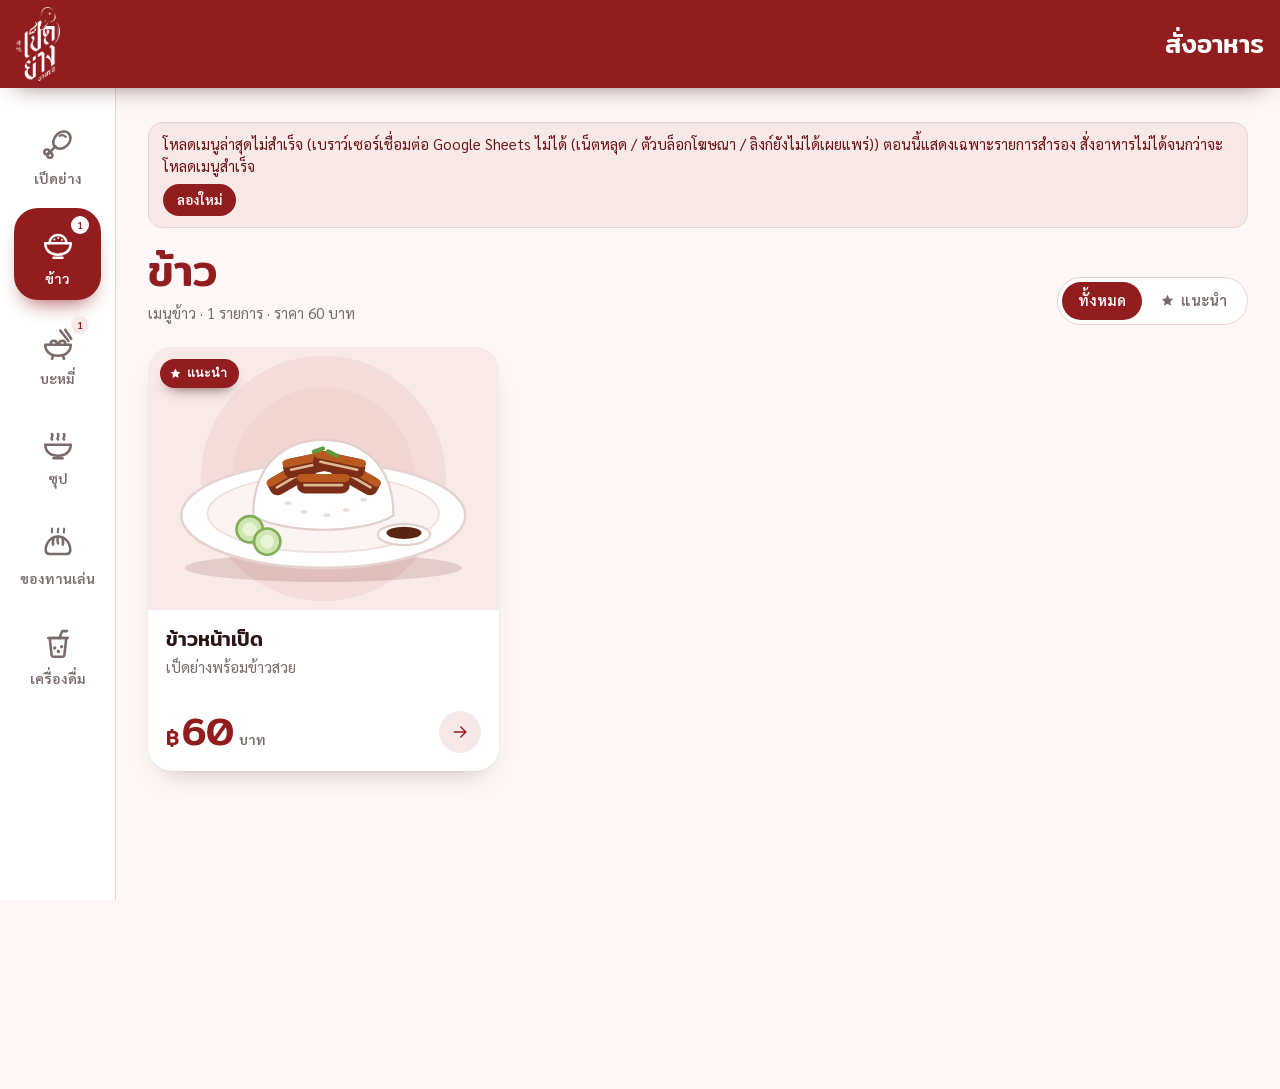
==== index.html @ ef22b998 "Replace with new duck menu web project" ====
<!doctype html>
<html lang="th">
<head>
  <meta charset="utf-8">
  <meta name="viewport" content="width=device-width, initial-scale=1, viewport-fit=cover">
  <meta name="theme-color" content="#911D1F">
  <title>สั่งอาหาร เป็ดย่างบางกะปิ</title>
  <link rel="preconnect" href="https://fonts.googleapis.com">
  <link rel="preconnect" href="https://fonts.gstatic.com" crossorigin>
  <link href="https://fonts.googleapis.com/css2?family=Mitr:wght@400;500;600&family=Sarabun:wght@400;500;600;700&display=swap" rel="stylesheet">
  <link rel="stylesheet" href="css/base.css">
  <link rel="stylesheet" href="css/customer-menu.css">
  <link rel="stylesheet" href="css/customer-detail.css">
  <link rel="stylesheet" href="css/customer-cart.css">
</head>
<body>

  <header class="topbar">
    <div class="topbar-in">
      <button class="brand" id="brand" type="button" aria-label="เป็ดย่างบางกะปิ">
        <img class="logo" src="logo/logo.png" alt="เป็ดย่างบางกะปิ"
             onerror="this.closest('.brand').classList.add('no-logo')">
        <span class="brand-fallback">เป็ดย่างบางกะปิ</span>
      </button>
      <div class="topbar-title">
        <span class="t1">สั่งอาหาร</span>
      </div>
    </div>
  </header>

  <div class="shell">
    <nav class="rail" id="rail" aria-label="หมวดหมู่เมนู">
      <div class="rail-in" id="railIn">
        <span class="indicator" id="indicator" aria-hidden="true"></span>
      </div>
    </nav>

    <main class="main" id="main">
      <div class="wrap">
        <div class="notice" id="notice" role="status" hidden></div>
        <section class="head" id="head" aria-live="polite"></section>
        <div id="gridWrap"></div>
      </div>
    </main>
  </div>

  <!-- popup รายละเอียดเมนู + ตัวเลือก (js/customer/item-detail.js) -->
  <dialog class="detail" id="detail" aria-labelledby="dName"></dialog>

  <!-- หน้าต่างออเดอร์ (js/customer/cart-sheet.js) -->
  <dialog class="sheet" id="cartSheet" aria-labelledby="cartTitle"></dialog>

  <!-- หน้าเสร็จสิ้น (js/customer/order-done.js) -->
  <div class="done-view" id="doneView" role="dialog" aria-modal="true" aria-labelledby="doneTitle" hidden></div>

  <div class="burst-layer" id="burst" aria-hidden="true"></div>

  <script>
    /* หน้านี้ใช้ ES modules ซึ่งเปิดจากไฟล์ตรง ๆ (file://) ไม่ได้ ให้เปิดผ่านเซิร์ฟเวอร์ เช่น Live Server ใน VS Code หรือ GitHub Pages */
    if (location.protocol === 'file:') {
      addEventListener('DOMContentLoaded', function () {
        document.getElementById('notice').hidden = false;
        document.getElementById('notice').textContent =
          'เปิดไฟล์ตรง ๆ ไม่ได้ กรุณาเปิดผ่าน Live Server (VS Code) หรือ GitHub Pages';
      });
    }
  </script>
  <script type="module" src="js/customer/main.js"></script>
</body>
</html>
---- css/base.css ----
/* =========================================================
   เมนู เป็ดย่างบางกะปิ — css/base.css
   ตัวแปรสี / reset / แถบหัว / แจ้งเตือน / keyframes  (ใช้ร่วมกันทั้งหน้าลูกค้าและหน้าแม่ค้า)
   ธีม: แดง #911D1F และขาว
   ========================================================= */

:root {
  --red: #911D1F;
  --red-deep: #6C1315;
  --red-soft: #F7E9E7;
  --red-line: #EBD3D0;
  --ink: #2B1415;
  --muted: #7A6A6A;
  --paper: #FFFFFF;
  --wash: #FDF8F7;

  --font-display: 'Mitr', 'Noto Sans Thai', 'Sarabun', system-ui, sans-serif;
  --font-body: 'Sarabun', 'Noto Sans Thai', system-ui, sans-serif;

  --header-h: 76px;
  --rail-w: 80px;
  --ease-out: cubic-bezier(.2, .8, .2, 1);
  --ease-spring: cubic-bezier(.34, 1.56, .64, 1);

  --shadow-card: 0 1px 2px rgba(60, 10, 12, .06), 0 14px 30px -16px rgba(60, 10, 12, .28);
  --shadow-card-hover: 0 2px 4px rgba(60, 10, 12, .08), 0 26px 44px -18px rgba(60, 10, 12, .38);
}

@media (min-width: 900px) {
  :root { --header-h: 88px; --rail-w: 116px; }
}

*, *::before, *::after { box-sizing: border-box; }

html { -webkit-text-size-adjust: 100%; }
html.lock { overflow: hidden; }

body {
  margin: 0;
  background: var(--wash);
  color: var(--ink);
  font: 400 16px/1.5 var(--font-body);
  -webkit-font-smoothing: antialiased;
}

button { font: inherit; color: inherit; }
img { max-width: 100%; }
[hidden] { display: none !important; }

:focus-visible { outline: 3px solid var(--red); outline-offset: 3px; }
.topbar :focus-visible { outline-color: #fff; }

/* ---------- Top bar ---------- */
.topbar {
  position: sticky;
  top: 0;
  z-index: 40;
  background: var(--red);
  color: #fff;
  padding-top: env(safe-area-inset-top, 0px);
  box-shadow: 0 12px 24px -16px rgba(60, 10, 12, .65);
}

.topbar-in {
  height: var(--header-h);
  display: flex;
  align-items: center;
  justify-content: space-between;
  gap: 16px;
  padding-left: max(16px, env(safe-area-inset-left, 0px));
  padding-right: max(16px, env(safe-area-inset-right, 0px));
}

.brand {
  all: unset;
  box-sizing: border-box;
  display: flex;
  align-items: center;
  height: 100%;
  cursor: pointer;
  -webkit-tap-highlight-color: transparent;
}

.logo {
  display: block;
  height: calc(var(--header-h) - 14px);
  width: auto;
  transform-origin: 50% 90%;
}

.brand.wiggle .logo { animation: wiggle .7s var(--ease-out); }

.brand-fallback {
  display: none;
  font: 500 22px/1 var(--font-display);
}
.brand.no-logo .logo { display: none; }
.brand.no-logo .brand-fallback { display: block; }

.topbar-title { text-align: right; line-height: 1.15; }
.topbar-title .t1 { display: block; font: 500 20px/1.15 var(--font-display); }
.topbar-title .t2 { display: block; font-size: 13px; opacity: .8; margin-top: 3px; }

@media (min-width: 900px) {
  .topbar-title .t1 { font-size: 26px; }
  .topbar-title .t2 { font-size: 14px; }
}


/* ---------- Notice ---------- */
.notice {
  display: flex;
  flex-wrap: wrap;
  align-items: center;
  gap: 6px 12px;
  margin-bottom: 18px;
  padding: 11px 14px;
  border-radius: 14px;
  background: var(--red-soft);
  border: 1px solid var(--red-line);
  color: var(--red-deep);
  font-size: 14.5px;
}
.notice button {
  appearance: none;
  border: 0;
  background: var(--red);
  color: #fff;
  padding: 6px 14px;
  border-radius: 999px;
  font-weight: 600;
  font-size: 13.5px;
  cursor: pointer;
}

/* ---------- Confetti ---------- */
.burst-layer { position: fixed; inset: 0; pointer-events: none; z-index: 200; overflow: hidden; }
.confetti {
  position: absolute;
  left: 0;
  top: 0;
  width: var(--s, 9px);
  height: var(--s, 9px);
  border-radius: var(--r, 50%);
  background: var(--c);
  box-shadow: 0 0 0 1px rgba(145, 29, 31, .2);
  animation: fling .95s cubic-bezier(.12, .7, .3, 1) forwards;
}

/* ---------- Keyframes ---------- */
@keyframes rise { from { opacity: 0; transform: translateY(26px) scale(.97); } to { opacity: 1; transform: none; } }
@keyframes slidein { from { opacity: 0; transform: translateX(-18px); } to { opacity: 1; transform: none; } }
@keyframes fadein { from { opacity: 0; } to { opacity: 1; } }
@keyframes iconpop { 0% { transform: scale(.6) rotate(-14deg); } 60% { transform: scale(1.22) rotate(6deg); } 100% { transform: scale(1) rotate(0); } }
@keyframes wiggle { 0%, 100% { transform: rotate(0); } 15% { transform: rotate(-10deg) scale(1.06); } 35% { transform: rotate(8deg); } 55% { transform: rotate(-6deg); } 75% { transform: rotate(3deg); } }
@keyframes roll { from { transform: rotate(0); } to { transform: rotate(360deg); } }
@keyframes shimmer { to { background-position: -200% 0; } }
@keyframes picked { 0% { transform: scale(1); } 40% { transform: scale(1.06) rotate(-1.5deg); } 70% { transform: scale(.98) rotate(1deg); } 100% { transform: scale(1); } }
@keyframes sheetup { from { opacity: 0; transform: translateY(60px) scale(.98); } to { opacity: 1; transform: none; } }
@keyframes sheetdown { to { opacity: 0; transform: translateY(40px) scale(.98); } }
@keyframes fromright { from { opacity: 0; transform: translateX(34px); } to { opacity: 1; transform: none; } }
@keyframes fromleft { from { opacity: 0; transform: translateX(-34px); } to { opacity: 1; transform: none; } }
@keyframes fling {
  0% { transform: translate(var(--x), var(--y)) scale(.3) rotate(0); opacity: 1; }
  70% { opacity: 1; }
  100% { transform: translate(calc(var(--x) + var(--dx)), calc(var(--y) + var(--dy) + 70px)) scale(1) rotate(var(--rot)); opacity: 0; }
}

@media (prefers-reduced-motion: reduce) {
  *, *::before, *::after {
    animation-duration: .01ms !important;
    animation-iteration-count: 1 !important;
    transition-duration: .01ms !important;
    scroll-behavior: auto !important;
  }
}
/* ---------- Toast ---------- */
.toast {
  position: fixed;
  left: 50%;
  bottom: calc(26px + env(safe-area-inset-bottom, 0px));
  z-index: 300;
  max-width: min(92vw, 420px);
  padding: 10px 18px;
  border-radius: 999px;
  background: var(--ink);
  color: #fff;
  font-weight: 600;
  font-size: 14.5px;
  text-align: center;
  opacity: 0;
  pointer-events: none;
  transform: translate(-50%, 18px);
  transition: opacity .25s, transform .35s var(--ease-spring);
}
.toast.show { opacity: 1; transform: translate(-50%, 0); }

/* ---------- ตัวปรับจำนวน (+ / −) ---------- */
.qty {
  display: inline-flex;
  align-items: center;
  gap: 4px;
  padding: 4px;
  border-radius: 999px;
  background: var(--red-soft);
  color: var(--red);
}
.qty button {
  appearance: none;
  width: 38px;
  height: 38px;
  border: 0;
  border-radius: 50%;
  background: #fff;
  color: var(--red);
  display: grid;
  place-items: center;
  cursor: pointer;
  box-shadow: 0 4px 10px -6px rgba(60, 10, 12, .5);
  transition: transform .25s var(--ease-spring), background .2s, color .2s;
}
.qty button svg { width: 18px; height: 18px; stroke-width: 2.4; }
.qty button:hover:not(:disabled) { background: var(--red); color: #fff; transform: scale(1.08); }
.qty button:disabled { opacity: .35; cursor: default; box-shadow: none; }
.qty > span { min-width: 34px; text-align: center; font: 600 18px var(--font-display); color: var(--ink); font-variant-numeric: tabular-nums; }
.qty.sm button { width: 30px; height: 30px; }
.qty.sm button svg { width: 15px; height: 15px; }
.qty.sm > span { min-width: 26px; font-size: 16px; }

/* ---------- ปุ่มทั่วไป ---------- */
.ghost-btn {
  appearance: none;
  border: 2px solid var(--red);
  background: #fff;
  color: var(--red);
  padding: 9px 20px;
  border-radius: 999px;
  font-weight: 700;
  font-size: 15px;
  cursor: pointer;
  transition: background .2s, color .2s;
}
.ghost-btn:hover { background: var(--red); color: #fff; }
---- css/customer-menu.css ----
/* =========================================================
   css/customer-menu.css — หน้าเมนูฝั่งลูกค้า
   แถบหมวดหมู่ซ้าย + หัวข้อ + การ์ดเมนู
   ========================================================= */

/* ---------- Shell ---------- */
.shell {
  display: grid;
  grid-template-columns: var(--rail-w) minmax(0, 1fr);
  align-items: start;
  padding-left: env(safe-area-inset-left, 0px);
}

/* ---------- Category rail ---------- */
.rail {
  position: sticky;
  top: calc(var(--header-h) + env(safe-area-inset-top, 0px));
  height: calc(100dvh - var(--header-h) - env(safe-area-inset-top, 0px));
  overflow-y: auto;
  overscroll-behavior: contain;
  scrollbar-width: none;
  background: var(--paper);
  border-right: 1px solid var(--red-line);
  z-index: 20;
}
.rail::-webkit-scrollbar { display: none; }

.rail-in {
  position: relative;
  display: flex;
  flex-direction: column;
  gap: 6px;
  padding: 14px 8px calc(24px + env(safe-area-inset-bottom, 0px));
}

.indicator {
  position: absolute;
  left: 8px;
  right: 8px;
  top: 0;
  height: 0;
  border-radius: 20px;
  background: var(--red);
  box-shadow: 0 12px 20px -10px rgba(145, 29, 31, .75);
  transform: translateY(0);
  opacity: 0;
  z-index: 0;
}
.indicator.ready {
  opacity: 1;
  transition: transform .5s var(--ease-spring), height .4s var(--ease-out);
}

.cat {
  position: relative;
  z-index: 1;
  appearance: none;
  border: 0;
  background: none;
  display: flex;
  flex-direction: column;
  align-items: center;
  gap: 6px;
  padding: 14px 2px 11px;
  border-radius: 20px;
  color: var(--muted);
  cursor: pointer;
  -webkit-tap-highlight-color: transparent;
  transition: color .25s;
}

.cat svg {
  width: 30px;
  height: 30px;
  transition: transform .35s var(--ease-spring);
}

.cat .lbl {
  font-size: 11px;
  line-height: 1.15;
  font-weight: 600;
  text-align: center;
}

.cat .count {
  position: absolute;
  top: 5px;
  right: 7px;
  min-width: 18px;
  height: 18px;
  padding: 0 5px;
  border-radius: 9px;
  background: var(--red-soft);
  color: var(--red);
  font: 600 10.5px/18px var(--font-body);
  text-align: center;
  font-variant-numeric: tabular-nums;
  transition: background .25s, color .25s;
}

.cat:hover svg { transform: translateY(-2px) scale(1.1); }
.cat:hover { color: var(--red); }

.cat[aria-current="true"] { color: #fff; }
.cat[aria-current="true"] .count { background: #fff; color: var(--red); }
.cat.pop svg { animation: iconpop .55s var(--ease-spring); }

@media (min-width: 900px) {
  .rail-in { padding: 20px 14px 32px; gap: 8px; }
  .indicator { left: 14px; right: 14px; border-radius: 24px; }
  .cat { padding: 18px 4px 14px; gap: 8px; }
  .cat svg { width: 36px; height: 36px; }
  .cat .lbl { font-size: 14px; }
  .cat .count { top: 8px; right: 12px; }
}

/* ---------- Main ---------- */
.main {
  min-width: 0;
  min-height: calc(100dvh - var(--header-h));
  padding-top: 22px;
  padding-left: 16px;
  padding-right: max(16px, env(safe-area-inset-right, 0px));
  padding-bottom: calc(56px + env(safe-area-inset-bottom, 0px));
}
.wrap { max-width: 1180px; margin: 0 auto; }

@media (min-width: 900px) {
  .main { padding-top: 34px; padding-left: 32px; padding-right: max(32px, env(safe-area-inset-right, 0px)); }
}

/* ---------- Heading + tools ---------- */
.head {
  display: flex;
  flex-wrap: wrap;
  align-items: flex-end;
  justify-content: space-between;
  gap: 14px 16px;
  margin-bottom: 22px;
}
.head.swap .head-text { animation: slidein .5s var(--ease-out); }

.head h1 {
  margin: 0;
  font: 500 clamp(30px, 5vw, 44px)/1.1 var(--font-display);
  color: var(--red);
  text-wrap: balance;
}
.head .sub {
  margin: 8px 0 0;
  color: var(--muted);
  font-size: 15px;
  font-variant-numeric: tabular-nums;
}

.tools { display: flex; flex-wrap: wrap; align-items: center; gap: 10px; }

.chips {
  display: inline-flex;
  padding: 4px;
  gap: 2px;
  background: var(--paper);
  border: 1px solid var(--red-line);
  border-radius: 999px;
}
.chip {
  appearance: none;
  border: 0;
  background: none;
  padding: 8px 16px;
  border-radius: 999px;
  font-weight: 600;
  font-size: 14.5px;
  color: var(--muted);
  cursor: pointer;
  display: inline-flex;
  align-items: center;
  gap: 6px;
  transition: background .25s, color .25s;
}
.chip svg { width: 15px; height: 15px; }
.chip:hover { color: var(--red); }
.chip[aria-pressed="true"] { background: var(--red); color: #fff; }

.dice-btn {
  appearance: none;
  border: 0;
  background: var(--red);
  color: #fff;
  display: inline-flex;
  align-items: center;
  gap: 8px;
  padding: 11px 20px 11px 15px;
  border-radius: 999px;
  font-weight: 700;
  font-size: 15px;
  cursor: pointer;
  box-shadow: 0 12px 22px -12px rgba(145, 29, 31, .9);
  transition: transform .25s var(--ease-spring), box-shadow .25s, background .2s;
}
.dice-btn svg { width: 22px; height: 22px; }
.dice-btn:hover { transform: translateY(-2px); background: var(--red-deep); }
.dice-btn:active { transform: scale(.96); }
.dice-btn:hover svg { animation: roll .7s var(--ease-out); }
.dice-btn:disabled { opacity: .7; cursor: progress; }
.dice-btn.rolling svg { animation: roll .5s linear infinite; }

/* ---------- Card grid ---------- */
.grid {
  list-style: none;
  margin: 0;
  padding: 0;
  display: grid;
  grid-template-columns: repeat(auto-fill, minmax(min(100%, 250px), 1fr));
  gap: 18px;
}
@media (min-width: 900px) {
  .grid { grid-template-columns: repeat(auto-fill, minmax(min(100%, 270px), 1fr)); gap: 24px; }
}

.grid > li {
  min-width: 0;
  scroll-margin-top: calc(var(--header-h) + 24px);
  scroll-margin-bottom: 24px;
  animation: rise .6s var(--ease-out) both;
  animation-delay: calc(min(var(--i, 0), 10) * 60ms);
}

.card {
  appearance: none;
  display: block;
  width: 100%;
  padding: 0;
  border: 0;
  text-align: left;
  background: var(--paper);
  border-radius: 24px;
  overflow: hidden;
  cursor: pointer;
  box-shadow: var(--shadow-card);
  -webkit-tap-highlight-color: transparent;
  transform: perspective(900px) rotateX(var(--rx, 0deg)) rotateY(var(--ry, 0deg)) translateY(var(--ty, 0px)) scale(var(--sc, 1));
  transition: transform .35s var(--ease-out), box-shadow .35s;
  will-change: transform;
}
.card.tilting { transition: transform .08s linear, box-shadow .35s; }
.card:hover { --ty: -6px; box-shadow: var(--shadow-card-hover); }
.card:active { --sc: .975; }

.media {
  position: relative;
  display: block;
  aspect-ratio: 4 / 3;
  overflow: hidden;
  background: var(--red-soft);
}
.media img,
.media .art {
  position: absolute;
  inset: 0;
  width: 100%;
  height: 100%;
  object-fit: cover;
  display: block;
  transition: transform .8s var(--ease-out), filter .3s, opacity .3s;
}
.media img { opacity: 0; }
.media img.loaded { opacity: 1; }
.media .art svg { width: 100%; height: 100%; display: block; }
.card:hover .media img,
.card:hover .media .art { transform: scale(1.07); }

.shine {
  position: absolute;
  inset: 0;
  pointer-events: none;
  background: radial-gradient(circle at var(--mx, 50%) var(--my, 30%), rgba(255, 255, 255, .5), transparent 55%);
  opacity: 0;
  transition: opacity .3s;
}
.card:hover .shine { opacity: 1; }

.badge {
  position: absolute;
  top: 12px;
  left: 12px;
  display: inline-flex;
  align-items: center;
  gap: 5px;
  padding: 5px 12px 5px 9px;
  border-radius: 999px;
  background: var(--red);
  color: #fff;
  font-size: 12.5px;
  font-weight: 700;
  box-shadow: 0 8px 14px -8px rgba(60, 10, 12, .7);
}
.badge svg { width: 13px; height: 13px; }

.sold {
  position: absolute;
  inset: 0;
  display: grid;
  place-items: center;
  background: rgba(255, 255, 255, .45);
}
.sold span {
  padding: 8px 18px;
  border-radius: 999px;
  background: #fff;
  color: var(--red);
  font-weight: 700;
  font-size: 15px;
  box-shadow: 0 8px 20px -10px rgba(60, 10, 12, .5);
}
.card.is-sold .media img,
.card.is-sold .media .art { filter: grayscale(1); opacity: .6; }
.card.is-sold .price { color: var(--muted); }

.info { display: block; padding: 16px 18px 18px; }
.name {
  display: block;
  font: 500 20px/1.3 var(--font-display);
  color: var(--ink);
  text-wrap: balance;
}
.desc {
  display: -webkit-box;
  -webkit-line-clamp: 2;
  -webkit-box-orient: vertical;
  overflow: hidden;
  margin-top: 4px;
  color: var(--muted);
  font-size: 15px;
  line-height: 1.45;
  min-height: 2.9em;
}
.foot {
  display: flex;
  align-items: flex-end;
  justify-content: space-between;
  gap: 12px;
  margin-top: 12px;
}

/* ---------- Price ---------- */
.price {
  display: inline-flex;
  align-items: baseline;
  gap: 3px;
  color: var(--red);
  font-family: var(--font-display);
  white-space: nowrap;
}
.price .cur { font-size: 20px; font-weight: 500; }
.price .num {
  font-size: 38px;
  font-weight: 500;
  line-height: 1;
  letter-spacing: -.01em;
  font-variant-numeric: tabular-nums;
}
.price .unit {
  margin-left: 3px;
  color: var(--muted);
  font: 600 14px var(--font-body);
}
.price.text .num { font-size: 22px; }

.go {
  flex: none;
  width: 42px;
  height: 42px;
  border-radius: 50%;
  display: grid;
  place-items: center;
  background: var(--red-soft);
  color: var(--red);
  transition: background .25s, color .25s, transform .35s var(--ease-spring);
}
.go svg { width: 20px; height: 20px; transition: transform .35s var(--ease-spring); }
.card:hover .go { background: var(--red); color: #fff; transform: scale(1.08); }
.card:hover .go svg { transform: translateX(3px); }

/* random pick highlight */
.card.spot { --ty: -6px; box-shadow: 0 0 0 4px var(--red), var(--shadow-card-hover); }
.card.picked { animation: picked .8s var(--ease-spring); }

/* ---------- Skeleton + empty ---------- */
.sk .media,
.sk .bar {
  background: linear-gradient(100deg, #F3E3E1 30%, #FBF1EF 50%, #F3E3E1 70%);
  background-size: 200% 100%;
  animation: shimmer 1.3s linear infinite;
}
.sk .info { display: block; }
.sk .bar { display: block; height: 16px; border-radius: 8px; margin-bottom: 10px; }
.sk .bar.w60 { width: 60%; height: 22px; }
.sk .bar.w90 { width: 90%; }
.sk .bar.w40 { width: 40%; height: 30px; margin-top: 18px; margin-bottom: 0; }
.sk .card { cursor: default; box-shadow: var(--shadow-card); }

.empty {
  display: grid;
  justify-items: center;
  gap: 8px;
  padding: 40px 16px 24px;
  text-align: center;
  color: var(--muted);
  animation: rise .6s var(--ease-out) both;
}
.empty .art { width: min(280px, 70%); border-radius: 28px; overflow: hidden; opacity: .8; }
.empty .art svg { display: block; width: 100%; height: auto; }
.empty strong { font: 500 22px var(--font-display); color: var(--ink); margin-top: 10px; }


/* ---------- ราคาบนการ์ด: ธรรมดา + พิเศษ ---------- */
.price-pair { display: flex; flex-direction: column; align-items: flex-start; }
.price-pair .plabel { font-size: 12.5px; font-weight: 700; color: var(--muted); line-height: 1.2; }
.price-pair .price .num { font-size: 34px; }
.special-line {
  margin-top: 5px;
  font-size: 15px;
  font-weight: 700;
  color: var(--red-deep);
  font-variant-numeric: tabular-nums;
}
.special-line b {
  margin-right: 5px;
  padding: 1px 9px;
  border-radius: 999px;
  background: var(--red-soft);
  color: var(--red);
  font-size: 12.5px;
}

/* เว้นที่ท้ายแถบหมวดหมู่ ไม่ให้ปุ่มออเดอร์ลอยบังหมวดสุดท้าย */
.rail-in { padding-bottom: calc(100px + env(safe-area-inset-bottom, 0px)); }
@media (min-width: 900px) { .rail-in { padding-bottom: calc(108px + env(safe-area-inset-bottom, 0px)); } }
---- css/customer-detail.css ----
/* =========================================================
   css/customer-detail.css — popup รายละเอียดเมนู + ตัวเลือก (ธรรมดา/พิเศษ/add-on)
   ========================================================= */

/* ---------- Detail dialog ---------- */
dialog.detail {
  padding: 0;
  border: 0;
  width: 100%;
  max-width: none;
  max-height: 92dvh;
  margin: auto 0 0;
  background: var(--paper);
  color: var(--ink);
  border-radius: 30px 30px 0 0;
  overflow: hidden;
  box-shadow: 0 -24px 60px rgba(40, 6, 8, .35);
}
dialog.detail[open] { animation: sheetup .5s var(--ease-out); }
dialog.detail.closing { animation: sheetdown .22s ease-in forwards; }
dialog.detail::backdrop {
  background: rgba(58, 10, 12, .58);
  backdrop-filter: blur(6px);
  -webkit-backdrop-filter: blur(6px);
  animation: fadein .3s both;
}

.d-view {
  position: relative;
  display: grid;
  grid-template-columns: minmax(0, 1fr);
  max-height: 92dvh;
  overflow-y: auto;
  overscroll-behavior: contain;
}
.d-view.from-right { animation: fromright .4s var(--ease-out); }
.d-view.from-left { animation: fromleft .4s var(--ease-out); }

.d-media {
  position: relative;
  aspect-ratio: 4 / 3;
  overflow: hidden;
  background: var(--red-soft);
  touch-action: pan-y;
  user-select: none;
  -webkit-user-select: none;
}
.d-media img,
.d-media .art { position: absolute; inset: 0; width: 100%; height: 100%; object-fit: cover; display: block; }
.d-media img { opacity: 0; transition: opacity .35s; }
.d-media img.loaded { opacity: 1; }
.d-media .art svg { width: 100%; height: 100%; display: block; }
.d-media .badge { top: 16px; left: 16px; font-size: 13.5px; }

.d-close {
  position: absolute;
  top: 14px;
  right: 14px;
  z-index: 5;
  width: 44px;
  height: 44px;
  border: 0;
  border-radius: 50%;
  background: #fff;
  color: var(--red);
  display: grid;
  place-items: center;
  cursor: pointer;
  box-shadow: 0 10px 22px -10px rgba(40, 6, 8, .6);
  transition: transform .3s var(--ease-spring);
}
.d-close svg { width: 22px; height: 22px; }
.d-close:hover { transform: rotate(90deg) scale(1.08); }

.d-body { padding: 22px 22px calc(24px + env(safe-area-inset-bottom, 0px)); display: flex; flex-direction: column; min-width: 0; }
.d-tags { display: flex; flex-wrap: wrap; gap: 8px; margin-bottom: 12px; }
.tag {
  padding: 4px 12px;
  border-radius: 999px;
  background: var(--red-soft);
  color: var(--red);
  font-size: 13.5px;
  font-weight: 700;
}
.tag.hot { background: var(--red); color: #fff; animation: picked .8s var(--ease-spring); }

.d-name { margin: 0; font: 500 clamp(26px, 4vw, 36px)/1.2 var(--font-display); text-wrap: balance; }
.d-desc { margin: 10px 0 0; color: var(--muted); font-size: 17px; line-height: 1.55; max-width: 46ch; }
.d-price { margin-top: 20px; }
.d-price .price .cur { font-size: 30px; }
.d-price .price .num { font-size: 68px; }
.d-price .price .unit { font-size: 18px; }
.d-price .price.text .num { font-size: 34px; }
.d-sold { margin: 8px 0 0; color: var(--red); font-weight: 700; }

.d-nav {
  display: flex;
  align-items: center;
  justify-content: space-between;
  gap: 12px;
  margin-top: auto;
  padding-top: 18px;
  border-top: 1px dashed var(--red-line);
}
.d-body .d-price { margin-bottom: 22px; }
.d-count { color: var(--muted); font-weight: 600; font-variant-numeric: tabular-nums; text-align: center; font-size: 14.5px; }
.d-count small { display: block; font-weight: 500; font-size: 12.5px; opacity: .85; }
.nav-btn {
  appearance: none;
  width: 48px;
  height: 48px;
  border-radius: 50%;
  border: 2px solid var(--red);
  background: #fff;
  color: var(--red);
  display: grid;
  place-items: center;
  cursor: pointer;
  transition: background .2s, color .2s, transform .3s var(--ease-spring);
}
.nav-btn svg { width: 22px; height: 22px; }
.nav-btn:hover:not(:disabled) { background: var(--red); color: #fff; transform: scale(1.08); }
.nav-btn:disabled { opacity: .3; cursor: default; }

@media (min-width: 760px) {
  dialog.detail { margin: auto; width: min(940px, 92vw); border-radius: 30px; max-height: 88dvh; }
  .d-view { grid-template-columns: minmax(0, 1.08fr) minmax(0, 1fr); max-height: 88dvh; overflow: hidden; }
  .d-media { aspect-ratio: auto; min-height: 480px; }
  .d-body { padding: 36px 34px 30px; overflow-y: auto; }
  .d-close { top: 16px; right: 16px; }
}


/* ---------- ปรับ popup ให้มีตัวเลือก + ปุ่มเพิ่มอาหารติดด้านล่าง ---------- */
.d-media { aspect-ratio: 16 / 10; }
.d-body { --px: 22px; --pb: 22px; padding: 20px var(--px) calc(var(--pb) + env(safe-area-inset-bottom, 0px)); }
.d-price .price .num { font-size: 56px; }
.d-body .d-price { margin-top: 14px; margin-bottom: 18px; }

.m-nav {
  position: absolute;
  top: 50%;
  z-index: 4;
  width: 42px;
  height: 42px;
  margin-top: -21px;
  border: 0;
  border-radius: 50%;
  background: rgba(255, 255, 255, .92);
  color: var(--red);
  display: grid;
  place-items: center;
  cursor: pointer;
  box-shadow: 0 8px 18px -8px rgba(40, 6, 8, .55);
  transition: transform .3s var(--ease-spring), background .2s, color .2s;
}
.m-nav svg { width: 22px; height: 22px; }
.m-nav.prev { left: 12px; }
.m-nav.next { right: 12px; }
.m-nav:hover { background: var(--red); color: #fff; transform: scale(1.08); }
.m-count {
  position: absolute;
  left: 50%;
  bottom: 12px;
  z-index: 4;
  transform: translateX(-50%);
  padding: 3px 12px;
  border-radius: 999px;
  background: rgba(43, 20, 21, .62);
  color: #fff;
  font-size: 12.5px;
  font-weight: 600;
  font-variant-numeric: tabular-nums;
}

.opt-group { margin-bottom: 18px; }
.opt-title { margin-bottom: 10px; font-weight: 700; font-size: 15px; color: var(--ink); }
.opt-title small { margin-left: 4px; font-weight: 500; font-size: 13px; color: var(--muted); }

.seg { display: grid; grid-template-columns: 1fr 1fr; gap: 10px; }
.seg-btn {
  appearance: none;
  display: flex;
  flex-direction: column;
  align-items: center;
  gap: 1px;
  padding: 10px 12px 9px;
  border: 2px solid var(--red-line);
  border-radius: 18px;
  background: #fff;
  color: var(--ink);
  cursor: pointer;
  -webkit-tap-highlight-color: transparent;
  transition: background .2s, border-color .2s, color .2s, transform .3s var(--ease-spring);
}
.seg-btn:active { transform: scale(.97); }
.seg-btn span { font-weight: 700; font-size: 15.5px; }
.seg-btn b { font: 500 24px/1.2 var(--font-display); color: var(--red); }
.seg-btn small { font-size: 12.5px; font-weight: 700; color: var(--muted); }
.seg-btn[aria-pressed="true"] { background: var(--red); border-color: var(--red); color: #fff; }
.seg-btn[aria-pressed="true"] b,
.seg-btn[aria-pressed="true"] small { color: #fff; }

.addon-list { display: flex; flex-wrap: wrap; gap: 8px; }
.addon {
  appearance: none;
  display: inline-flex;
  align-items: center;
  gap: 8px;
  padding: 7px 14px 7px 8px;
  border: 2px solid var(--red-line);
  border-radius: 999px;
  background: #fff;
  color: var(--ink);
  font-weight: 600;
  font-size: 15px;
  cursor: pointer;
  -webkit-tap-highlight-color: transparent;
  transition: background .2s, border-color .2s, transform .3s var(--ease-spring);
}
.addon:active { transform: scale(.96); }
.addon .chk {
  width: 22px;
  height: 22px;
  border-radius: 50%;
  border: 2px solid var(--red-line);
  display: grid;
  place-items: center;
  color: transparent;
  transition: background .2s, border-color .2s, color .2s;
}
.addon .chk svg { width: 14px; height: 14px; stroke-width: 3; }
.addon .a-price { color: var(--red); font-weight: 700; font-size: 14px; }
.addon[aria-pressed="true"] { border-color: var(--red); background: var(--red-soft); }
.addon[aria-pressed="true"] .chk { background: var(--red); border-color: var(--red); color: #fff; }

.d-foot {
  position: sticky;
  bottom: 0;
  z-index: 3;
  margin: auto calc(var(--px) * -1) calc((var(--pb) + env(safe-area-inset-bottom, 0px)) * -1);
  padding: 14px var(--px) calc(var(--pb) + env(safe-area-inset-bottom, 0px));
  display: flex;
  flex-direction: column;
  gap: 12px;
  background: #fff;
  border-top: 1px dashed var(--red-line);
}
.qty-row { display: flex; align-items: center; justify-content: space-between; }
.qty-row .opt-title { margin: 0; }

.add-btn {
  appearance: none;
  display: flex;
  align-items: center;
  justify-content: space-between;
  gap: 12px;
  padding: 15px 24px;
  border: 0;
  border-radius: 999px;
  background: var(--red);
  color: #fff;
  font: 700 18px var(--font-body);
  cursor: pointer;
  box-shadow: 0 14px 24px -14px rgba(145, 29, 31, .95);
  transition: transform .25s var(--ease-spring), background .2s;
}
.add-btn b { font: 500 22px var(--font-display); font-variant-numeric: tabular-nums; }
.add-btn:hover:not(:disabled) { background: var(--red-deep); }
.add-btn:active:not(:disabled) { transform: scale(.97); }
.add-btn:disabled { justify-content: center; background: var(--red-line); color: var(--muted); box-shadow: none; cursor: default; }

@media (min-width: 760px) {
  .d-media { aspect-ratio: auto; }
  .d-body { --px: 34px; --pb: 28px; padding-top: 34px; }
}
---- css/customer-cart.css ----
/* =========================================================
   css/customer-cart.css — ปุ่มออเดอร์ลอย + หน้าต่างออเดอร์ + หน้าเสร็จสิ้น
   ========================================================= */

/* ---------- ปุ่มออเดอร์กลม (ซ้ายล่าง) ---------- */
.cart-fab {
  position: fixed;
  left: max(9px, env(safe-area-inset-left, 0px));
  bottom: calc(16px + env(safe-area-inset-bottom, 0px));
  z-index: 60;
  width: 62px;
  height: 62px;
  padding: 0;
  border: 0;
  border-radius: 50%;
  background: var(--red);
  color: #fff;
  display: grid;
  place-items: center;
  cursor: pointer;
  -webkit-tap-highlight-color: transparent;
  box-shadow: 0 0 0 4px #fff, 0 16px 28px -8px rgba(145, 29, 31, .85);
  transition: transform .25s var(--ease-spring), background .2s;
}
.cart-fab svg { width: 30px; height: 30px; }
.cart-fab:hover { transform: scale(1.07); background: var(--red-deep); }
.cart-fab:active { transform: scale(.94); }
.cart-fab.enter { animation: fabin .55s var(--ease-spring); }
.cart-fab.bump { animation: fabbump .45s var(--ease-spring); }
.fab-count {
  position: absolute;
  top: -5px;
  right: -5px;
  min-width: 24px;
  height: 24px;
  padding: 0 6px;
  border-radius: 12px;
  background: #fff;
  color: var(--red);
  font: 700 13.5px/24px var(--font-body);
  text-align: center;
  font-variant-numeric: tabular-nums;
  box-shadow: 0 0 0 2px var(--red);
}
@keyframes fabin { from { transform: scale(0) rotate(-30deg); } to { transform: none; } }
@keyframes fabbump { 0% { transform: scale(1); } 40% { transform: scale(1.22); } 100% { transform: scale(1); } }

/* ---------- หน้าต่างออเดอร์ ---------- */
dialog.sheet {
  padding: 0;
  border: 0;
  width: 100%;
  max-width: none;
  max-height: 92dvh;
  margin: auto 0 0;
  background: var(--paper);
  color: var(--ink);
  border-radius: 30px 30px 0 0;
  overflow: hidden;
  box-shadow: 0 -24px 60px rgba(40, 6, 8, .35);
}
dialog.sheet[open] { animation: sheetup .5s var(--ease-out); }
dialog.sheet.closing { animation: sheetdown .22s ease-in forwards; }
dialog.sheet::backdrop {
  background: rgba(58, 10, 12, .58);
  backdrop-filter: blur(6px);
  -webkit-backdrop-filter: blur(6px);
  animation: fadein .3s both;
}
@media (min-width: 760px) {
  dialog.sheet { margin: auto; width: min(560px, 92vw); border-radius: 30px; max-height: 88dvh; }
}

.sheet-view { display: flex; flex-direction: column; max-height: inherit; }
dialog.sheet .sheet-view { max-height: 92dvh; }
@media (min-width: 760px) { dialog.sheet .sheet-view { max-height: 88dvh; } }

.sheet-head {
  display: flex;
  align-items: center;
  justify-content: space-between;
  gap: 12px;
  padding: 18px 20px 14px;
  border-bottom: 1px solid var(--red-line);
}
.sheet-head h2 { margin: 0; font: 500 26px/1.2 var(--font-display); color: var(--red); }
.sheet-close {
  appearance: none;
  width: 42px;
  height: 42px;
  border: 0;
  border-radius: 50%;
  background: var(--red-soft);
  color: var(--red);
  display: grid;
  place-items: center;
  cursor: pointer;
  transition: transform .3s var(--ease-spring);
}
.sheet-close svg { width: 22px; height: 22px; }
.sheet-close:hover { transform: rotate(90deg) scale(1.08); }

.sheet-body { flex: 1; min-height: 0; overflow-y: auto; overscroll-behavior: contain; padding: 4px 20px 18px; }
.sheet-info {
  margin: 12px 0 0;
  padding: 10px 14px;
  border-radius: 14px;
  background: var(--red-soft);
  border: 1px solid var(--red-line);
  color: var(--red-deep);
  font-size: 14.5px;
}

.lines { list-style: none; margin: 0; padding: 0; }
.line {
  display: grid;
  grid-template-columns: minmax(0, 1fr) auto auto;
  align-items: center;
  gap: 10px 12px;
  padding: 14px 0;
  border-bottom: 1px dashed var(--red-line);
}
.l-main { min-width: 0; }
.l-main b { display: block; font: 500 18px/1.3 var(--font-display); }
.l-main small { display: block; margin-top: 2px; color: var(--red); font-weight: 600; font-size: 14px; }
.l-unit { display: block; margin-top: 2px; color: var(--muted); font-size: 13.5px; }
.l-side { display: flex; flex-direction: column; align-items: flex-end; gap: 6px; }
.l-price { font: 500 20px/1 var(--font-display); color: var(--red); font-variant-numeric: tabular-nums; }
.l-del {
  appearance: none;
  width: 36px;
  height: 36px;
  border: 0;
  border-radius: 50%;
  background: none;
  color: var(--muted);
  display: grid;
  place-items: center;
  cursor: pointer;
  transition: background .2s, color .2s;
}
.l-del svg { width: 20px; height: 20px; }
.l-del:hover { background: var(--red-soft); color: var(--red); }

.cart-empty { display: grid; justify-items: center; gap: 10px; padding: 36px 0 24px; color: var(--muted); text-align: center; }
.cart-empty span svg { width: 54px; height: 54px; color: var(--red-line); }
.cart-empty strong { font: 500 20px var(--font-display); color: var(--ink); }

.field { display: block; margin-top: 16px; }
.field > span { display: block; margin-bottom: 6px; font-weight: 700; font-size: 14.5px; }
.field small { font-weight: 500; color: var(--muted); }
.field input {
  width: 100%;
  padding: 12px 14px;
  border: 2px solid var(--red-line);
  border-radius: 14px;
  background: #fff;
  color: var(--ink);
  font: inherit;
}
.field input:focus { outline: none; border-color: var(--red); }
.field .req { color: var(--red); margin-left: 2px; }
.field input.invalid { border-color: #C23A3A; background: #FFF5F5; }

.form-error {
  margin: 14px 0 0;
  padding: 10px 14px;
  border-radius: 14px;
  background: #FDECEC;
  border: 1px solid #F2B8B8;
  color: #8A1517;
  font-weight: 600;
  font-size: 14.5px;
}

.sheet-bar {
  padding: 12px 20px calc(16px + env(safe-area-inset-bottom, 0px));
  border-top: 1px solid var(--red-line);
  background: #fff;
}
.bar-total { display: flex; align-items: baseline; justify-content: space-between; margin-bottom: 10px; }
.bar-total span { color: var(--muted); font-weight: 600; }
.bar-total b { font: 500 34px/1 var(--font-display); color: var(--red); font-variant-numeric: tabular-nums; }
.order-bar {
  appearance: none;
  width: 100%;
  padding: 17px 24px;
  border: 0;
  border-radius: 999px;
  background: var(--red);
  color: #fff;
  font: 700 20px var(--font-body);
  cursor: pointer;
  box-shadow: 0 14px 24px -14px rgba(145, 29, 31, .95);
  transition: transform .25s var(--ease-spring), background .2s, opacity .2s;
}
.order-bar:hover:not(:disabled) { background: var(--red-deep); }
.order-bar:active:not(:disabled) { transform: scale(.98); }
.order-bar:disabled { opacity: .45; cursor: default; box-shadow: none; }
.order-bar.busy { opacity: .75; cursor: progress; }

/* ---------- หน้าเสร็จสิ้น ---------- */
.done-view {
  position: fixed;
  inset: 0;
  z-index: 150;
  display: grid;
  place-items: center;
  padding: 24px;
  overflow-y: auto;
  background: var(--wash);
  animation: fadein .3s both;
}
.done-card {
  width: min(420px, 100%);
  padding: 34px 26px calc(26px + env(safe-area-inset-bottom, 0px));
  border-radius: 32px;
  background: #fff;
  text-align: center;
  box-shadow: var(--shadow-card);
  animation: rise .6s var(--ease-out) both;
}
.done-check {
  width: 92px;
  height: 92px;
  margin: 0 auto 18px;
  border-radius: 50%;
  background: var(--red);
  color: #fff;
  display: grid;
  place-items: center;
  box-shadow: 0 18px 30px -14px rgba(145, 29, 31, .9);
  animation: iconpop .7s var(--ease-spring);
}
.done-check svg { width: 52px; height: 52px; stroke-width: 2.4; }
.done-card h2 { margin: 0; font: 500 28px/1.25 var(--font-display); color: var(--red); }
.done-sub { margin: 6px 0 0; color: var(--muted); }
.done-no { margin: 22px 0 10px; padding: 14px 12px 12px; border-radius: 24px; background: var(--red-soft); }
.done-no small { display: block; color: var(--muted); font-weight: 600; }
.done-no b { display: block; font: 500 64px/1.1 var(--font-display); color: var(--red); letter-spacing: .01em; }
.done-total { margin: 0; font-size: 17px; }
.done-total b { font: 500 24px var(--font-display); color: var(--red); }
.done-warn { margin: 8px 0 0; color: var(--red-deep); font-weight: 600; font-size: 14.5px; }
.done-hint { margin: 14px 0 22px; color: var(--muted); font-size: 15px; }
.done-btn {
  appearance: none;
  width: 100%;
  padding: 16px 24px;
  border: 0;
  border-radius: 999px;
  background: var(--red);
  color: #fff;
  font: 700 18px var(--font-body);
  cursor: pointer;
  box-shadow: 0 14px 24px -14px rgba(145, 29, 31, .95);
  transition: transform .25s var(--ease-spring), background .2s;
}
.done-btn:hover { background: var(--red-deep); }
.done-btn:active { transform: scale(.98); }
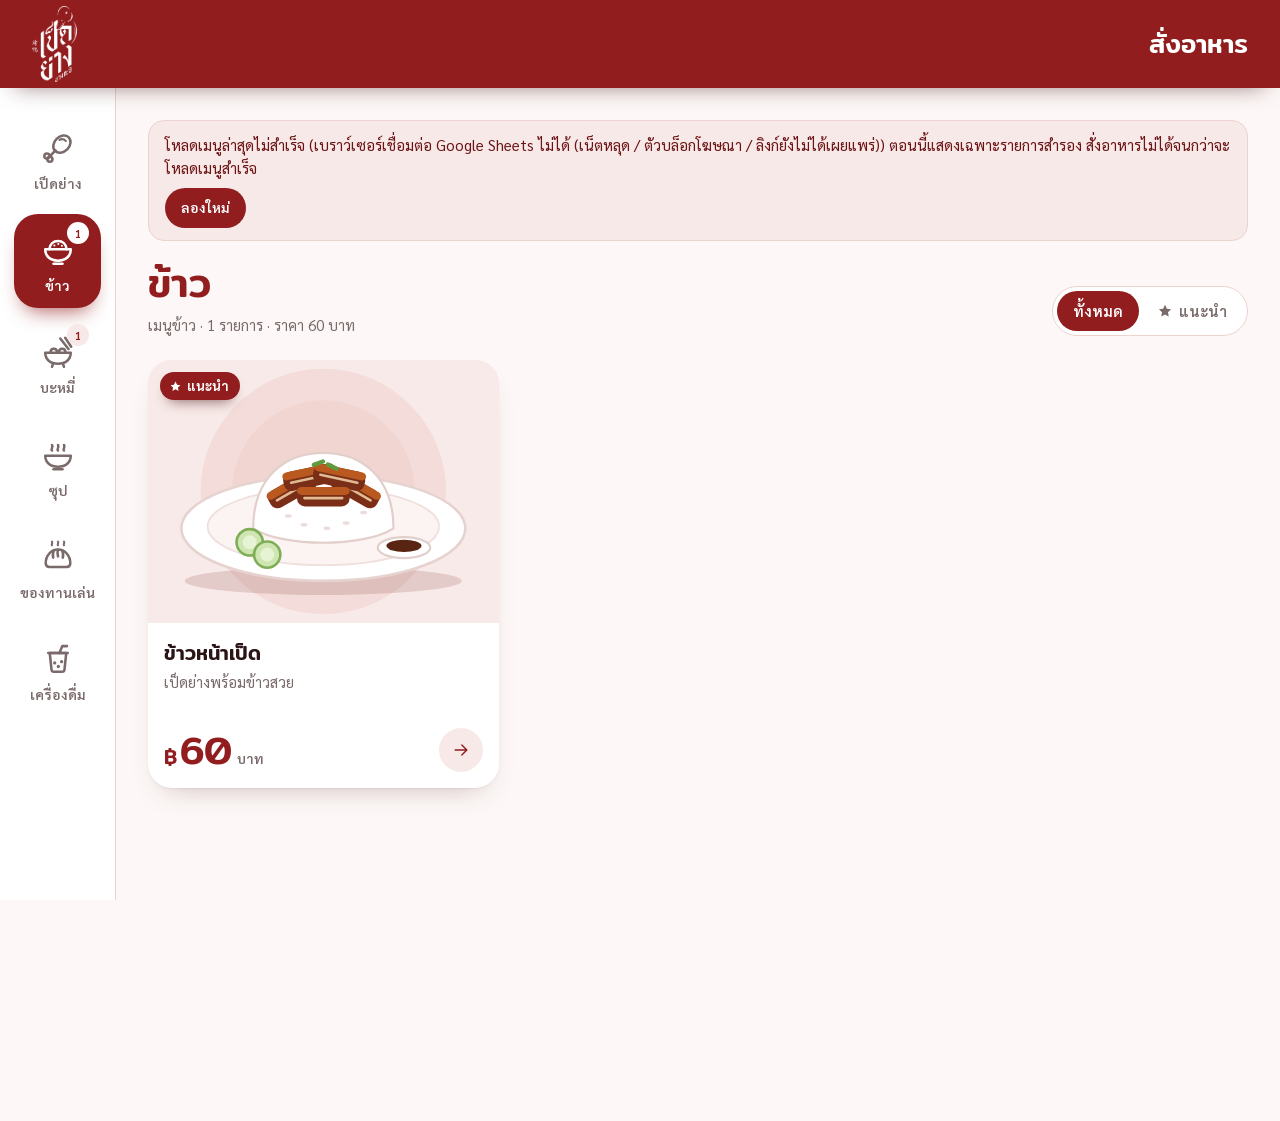
==== commit be4276c4: "Update website styles and components" ====
--- a/index.html
+++ b/index.html
@@ -8,10 +8,10 @@
   <link rel="preconnect" href="https://fonts.googleapis.com">
   <link rel="preconnect" href="https://fonts.gstatic.com" crossorigin>
   <link href="https://fonts.googleapis.com/css2?family=Mitr:wght@400;500;600&family=Sarabun:wght@400;500;600;700&display=swap" rel="stylesheet">
-  <link rel="stylesheet" href="css/base.css">
-  <link rel="stylesheet" href="css/customer-menu.css">
-  <link rel="stylesheet" href="css/customer-detail.css">
-  <link rel="stylesheet" href="css/customer-cart.css">
+  <link rel="stylesheet" href="css/base.css?v=2">
+  <link rel="stylesheet" href="css/customer-menu.css?v=2">
+  <link rel="stylesheet" href="css/customer-detail.css?v=2">
+  <link rel="stylesheet" href="css/customer-cart.css?v=2">
 </head>
 <body>
 
@@ -65,6 +65,6 @@
       });
     }
   </script>
-  <script type="module" src="js/customer/main.js"></script>
+  <script type="module" src="js/customer/main.js?v=2"></script>
 </body>
 </html>
--- a/css/base.css
+++ b/css/base.css
@@ -17,8 +17,21 @@
   --font-display: 'Mitr', 'Noto Sans Thai', 'Sarabun', system-ui, sans-serif;
   --font-body: 'Sarabun', 'Noto Sans Thai', system-ui, sans-serif;
 
-  --header-h: 76px;
-  --rail-w: 80px;
+  /* ระยะห่างตามระบบ 8pt (4 / 8 / 12 / 16 / 24 / 32 / 48) */
+  --sp-1: 4px;
+  --sp-2: 8px;
+  --sp-3: 12px;
+  --sp-4: 16px;
+  --sp-5: 24px;
+  --sp-6: 32px;
+  --sp-7: 48px;
+  --gutter: 16px;         /* ระยะขอบซ้าย-ขวาของหน้า */
+  --tap: 44px;            /* ขนาดปุ่มกดขั้นต่ำสำหรับนิ้วมือ */
+
+  --header-h: 60px;
+  --rail-w: 116px;
+  --rail-h: 68px;         /* ความสูงแถบหมวดหมู่แนวนอน (มือถือ) */
+  --sticky-offset: calc(var(--rail-h) + var(--sp-4));
   --ease-out: cubic-bezier(.2, .8, .2, 1);
   --ease-spring: cubic-bezier(.34, 1.56, .64, 1);
 
@@ -26,8 +39,11 @@
   --shadow-card-hover: 0 2px 4px rgba(60, 10, 12, .08), 0 26px 44px -18px rgba(60, 10, 12, .38);
 }
 
+@media (min-width: 600px) {
+  :root { --gutter: 24px; }
+}
 @media (min-width: 900px) {
-  :root { --header-h: 88px; --rail-w: 116px; }
+  :root { --header-h: 88px; --rail-w: 116px; --gutter: 32px; --sticky-offset: calc(var(--header-h) + var(--sp-5)); }
 }
 
 *, *::before, *::after { box-sizing: border-box; }
@@ -43,7 +59,7 @@
   -webkit-font-smoothing: antialiased;
 }
 
-button { font: inherit; color: inherit; }
+button { font: inherit; color: inherit; touch-action: manipulation; -webkit-tap-highlight-color: transparent; }
 img { max-width: 100%; }
 [hidden] { display: none !important; }
 
@@ -52,8 +68,7 @@
 
 /* ---------- Top bar ---------- */
 .topbar {
-  position: sticky;
-  top: 0;
+  position: relative;
   z-index: 40;
   background: var(--red);
   color: #fff;
@@ -66,9 +81,12 @@
   display: flex;
   align-items: center;
   justify-content: space-between;
-  gap: 16px;
-  padding-left: max(16px, env(safe-area-inset-left, 0px));
-  padding-right: max(16px, env(safe-area-inset-right, 0px));
+  gap: var(--sp-4);
+  padding-left: max(var(--gutter), env(safe-area-inset-left, 0px));
+  padding-right: max(var(--gutter), env(safe-area-inset-right, 0px));
+}
+@media (min-width: 900px) {
+  .topbar { position: sticky; top: 0; }
 }
 
 .brand {
@@ -83,7 +101,7 @@
 
 .logo {
   display: block;
-  height: calc(var(--header-h) - 14px);
+  height: calc(var(--header-h) - var(--sp-3));
   width: auto;
   transform-origin: 50% 90%;
 }
@@ -98,7 +116,7 @@
 .brand.no-logo .brand-fallback { display: block; }
 
 .topbar-title { text-align: right; line-height: 1.15; }
-.topbar-title .t1 { display: block; font: 500 20px/1.15 var(--font-display); }
+.topbar-title .t1 { display: block; font: 500 20px/1.3 var(--font-display); }
 .topbar-title .t2 { display: block; font-size: 13px; opacity: .8; margin-top: 3px; }
 
 @media (min-width: 900px) {
@@ -112,24 +130,26 @@
   display: flex;
   flex-wrap: wrap;
   align-items: center;
-  gap: 6px 12px;
-  margin-bottom: 18px;
-  padding: 11px 14px;
-  border-radius: 14px;
+  gap: var(--sp-2) var(--sp-3);
+  margin-bottom: var(--sp-4);
+  padding: var(--sp-3) var(--sp-4);
+  border-radius: 16px;
   background: var(--red-soft);
   border: 1px solid var(--red-line);
   color: var(--red-deep);
-  font-size: 14.5px;
+  font-size: 15px;
+  line-height: 1.55;
 }
 .notice button {
   appearance: none;
   border: 0;
   background: var(--red);
   color: #fff;
-  padding: 6px 14px;
+  min-height: 40px;
+  padding: 0 var(--sp-4);
   border-radius: 999px;
   font-weight: 600;
-  font-size: 13.5px;
+  font-size: 14px;
   cursor: pointer;
 }
 
@@ -178,10 +198,12 @@
 .toast {
   position: fixed;
   left: 50%;
-  bottom: calc(26px + env(safe-area-inset-bottom, 0px));
+  bottom: calc(96px + env(safe-area-inset-bottom, 0px));
   z-index: 300;
+  width: max-content;
   max-width: min(92vw, 420px);
-  padding: 10px 18px;
+  padding: var(--sp-3) var(--sp-4);
+  line-height: 1.45;
   border-radius: 999px;
   background: var(--ink);
   color: #fff;
@@ -199,16 +221,16 @@
 .qty {
   display: inline-flex;
   align-items: center;
-  gap: 4px;
-  padding: 4px;
+  gap: var(--sp-1);
+  padding: var(--sp-1);
   border-radius: 999px;
   background: var(--red-soft);
   color: var(--red);
 }
 .qty button {
   appearance: none;
-  width: 38px;
-  height: 38px;
+  width: var(--tap);
+  height: var(--tap);
   border: 0;
   border-radius: 50%;
   background: #fff;
@@ -220,12 +242,15 @@
   transition: transform .25s var(--ease-spring), background .2s, color .2s;
 }
 .qty button svg { width: 18px; height: 18px; stroke-width: 2.4; }
-.qty button:hover:not(:disabled) { background: var(--red); color: #fff; transform: scale(1.08); }
+.qty button:active:not(:disabled) { background: var(--red); color: #fff; transform: scale(.92); }
+@media (hover: hover) and (pointer: fine) {
+  .qty button:hover:not(:disabled) { background: var(--red); color: #fff; transform: scale(1.08); }
+}
 .qty button:disabled { opacity: .35; cursor: default; box-shadow: none; }
-.qty > span { min-width: 34px; text-align: center; font: 600 18px var(--font-display); color: var(--ink); font-variant-numeric: tabular-nums; }
-.qty.sm button { width: 30px; height: 30px; }
+.qty > span { min-width: 40px; text-align: center; font: 600 18px var(--font-display); color: var(--ink); font-variant-numeric: tabular-nums; }
+.qty.sm button { width: 40px; height: 40px; }
 .qty.sm button svg { width: 15px; height: 15px; }
-.qty.sm > span { min-width: 26px; font-size: 16px; }
+.qty.sm > span { min-width: 32px; font-size: 17px; }
 
 /* ---------- ปุ่มทั่วไป ---------- */
 .ghost-btn {
@@ -233,11 +258,13 @@
   border: 2px solid var(--red);
   background: #fff;
   color: var(--red);
-  padding: 9px 20px;
+  min-height: 48px;
+  padding: 0 var(--sp-5);
   border-radius: 999px;
   font-weight: 700;
-  font-size: 15px;
+  font-size: 16px;
   cursor: pointer;
   transition: background .2s, color .2s;
 }
-.ghost-btn:hover { background: var(--red); color: #fff; }
+.ghost-btn:active { background: var(--red); color: #fff; }
+@media (hover: hover) and (pointer: fine) { .ghost-btn:hover { background: var(--red); color: #fff; } }
--- a/css/customer-menu.css
+++ b/css/customer-menu.css
@@ -1,54 +1,56 @@
 /* =========================================================
-   css/customer-menu.css — หน้าเมนูฝั่งลูกค้า
-   แถบหมวดหมู่ซ้าย + หัวข้อ + การ์ดเมนู
+   css/customer-menu.css — หน้าเมนูฝั่งลูกค้า (mobile-first)
+   • มือถือ (<900px): แท็บหมวดหมู่แนวนอนติดด้านบน + การ์ดเมนูแบบแถว (รูปซ้าย ข้อความขวา)
+   • แท็บเล็ต (≥600px): การ์ดแนวตั้งเป็นตาราง
+   • จอใหญ่ (≥900px): แถบหมวดหมู่แนวตั้งด้านซ้าย
+   ระยะห่างทั้งหมดใช้ระบบ 8pt จากตัวแปร --sp-* ใน base.css
    ========================================================= */
 
 /* ---------- Shell ---------- */
-.shell {
-  display: grid;
-  grid-template-columns: var(--rail-w) minmax(0, 1fr);
-  align-items: start;
-  padding-left: env(safe-area-inset-left, 0px);
-}
-
-/* ---------- Category rail ---------- */
+.shell { display: block; }
+
+/* ---------- Category rail (มือถือ = แท็บแนวนอน) ---------- */
 .rail {
   position: sticky;
-  top: calc(var(--header-h) + env(safe-area-inset-top, 0px));
-  height: calc(100dvh - var(--header-h) - env(safe-area-inset-top, 0px));
-  overflow-y: auto;
-  overscroll-behavior: contain;
+  top: env(safe-area-inset-top, 0px);
+  z-index: 30;
+  overflow-x: auto;
+  overflow-y: hidden;
+  overscroll-behavior-x: contain;
   scrollbar-width: none;
   background: var(--paper);
-  border-right: 1px solid var(--red-line);
-  z-index: 20;
+  border-bottom: 1px solid var(--red-line);
+  box-shadow: 0 10px 18px -16px rgba(60, 10, 12, .45);
+  padding-left: env(safe-area-inset-left, 0px);
 }
 .rail::-webkit-scrollbar { display: none; }
 
 .rail-in {
   position: relative;
   display: flex;
-  flex-direction: column;
-  gap: 6px;
-  padding: 14px 8px calc(24px + env(safe-area-inset-bottom, 0px));
+  flex-direction: row;
+  gap: var(--sp-2);
+  width: max-content;
+  min-width: 100%;
+  padding: var(--sp-3) max(var(--gutter), env(safe-area-inset-right, 0px)) var(--sp-3) var(--gutter);
 }
 
 .indicator {
   position: absolute;
-  left: 8px;
-  right: 8px;
+  left: 0;
   top: 0;
+  width: 0;
   height: 0;
-  border-radius: 20px;
+  border-radius: 999px;
   background: var(--red);
-  box-shadow: 0 12px 20px -10px rgba(145, 29, 31, .75);
-  transform: translateY(0);
+  box-shadow: 0 8px 14px -8px rgba(145, 29, 31, .8);
+  transform: translate(0, 0);
   opacity: 0;
   z-index: 0;
 }
 .indicator.ready {
   opacity: 1;
-  transition: transform .5s var(--ease-spring), height .4s var(--ease-out);
+  transition: transform .45s var(--ease-spring), width .35s var(--ease-out), height .35s var(--ease-out);
 }
 
 .cat {
@@ -57,107 +59,137 @@
   appearance: none;
   border: 0;
   background: none;
-  display: flex;
-  flex-direction: column;
+  display: inline-flex;
+  flex-direction: row;
   align-items: center;
-  gap: 6px;
-  padding: 14px 2px 11px;
-  border-radius: 20px;
+  gap: var(--sp-2);
+  min-height: var(--tap);
+  padding: 0 var(--sp-4) 0 var(--sp-3);
+  border-radius: 999px;
   color: var(--muted);
+  white-space: nowrap;
   cursor: pointer;
-  -webkit-tap-highlight-color: transparent;
-  transition: color .25s;
-}
-
-.cat svg {
-  width: 30px;
-  height: 30px;
-  transition: transform .35s var(--ease-spring);
-}
-
-.cat .lbl {
-  font-size: 11px;
-  line-height: 1.15;
-  font-weight: 600;
-  text-align: center;
-}
+  box-shadow: inset 0 0 0 1.5px var(--red-line);
+  transition: color .25s, box-shadow .25s;
+}
+.cat svg { width: 24px; height: 24px; flex: none; transition: transform .35s var(--ease-spring); }
+.cat .lbl { font-size: 15px; line-height: 1.3; font-weight: 600; }
 
 .cat .count {
-  position: absolute;
-  top: 5px;
-  right: 7px;
-  min-width: 18px;
-  height: 18px;
-  padding: 0 5px;
-  border-radius: 9px;
+  order: 3;
+  min-width: 22px;
+  height: 22px;
+  padding: 0 6px;
+  border-radius: 11px;
   background: var(--red-soft);
   color: var(--red);
-  font: 600 10.5px/18px var(--font-body);
+  font: 600 12px/22px var(--font-body);
   text-align: center;
   font-variant-numeric: tabular-nums;
   transition: background .25s, color .25s;
 }
 
-.cat:hover svg { transform: translateY(-2px) scale(1.1); }
-.cat:hover { color: var(--red); }
-
-.cat[aria-current="true"] { color: #fff; }
+.cat:active { color: var(--red); }
+.cat[aria-current="true"] { color: #fff; box-shadow: none; }
 .cat[aria-current="true"] .count { background: #fff; color: var(--red); }
 .cat.pop svg { animation: iconpop .55s var(--ease-spring); }
 
+@media (hover: hover) and (pointer: fine) {
+  .cat:hover svg { transform: translateY(-2px) scale(1.1); }
+  .cat:hover { color: var(--red); }
+  .cat[aria-current="true"]:hover { color: #fff; }
+}
+
+/* ---------- Category rail (จอใหญ่ = แถบแนวตั้งซ้าย) ---------- */
 @media (min-width: 900px) {
-  .rail-in { padding: 20px 14px 32px; gap: 8px; }
-  .indicator { left: 14px; right: 14px; border-radius: 24px; }
-  .cat { padding: 18px 4px 14px; gap: 8px; }
+  .shell {
+    display: grid;
+    grid-template-columns: var(--rail-w) minmax(0, 1fr);
+    align-items: start;
+    padding-left: env(safe-area-inset-left, 0px);
+  }
+  .rail {
+    top: calc(var(--header-h) + env(safe-area-inset-top, 0px));
+    height: calc(100dvh - var(--header-h) - env(safe-area-inset-top, 0px));
+    overflow-x: hidden;
+    overflow-y: auto;
+    overscroll-behavior: contain;
+    border-bottom: 0;
+    border-right: 1px solid var(--red-line);
+    box-shadow: none;
+    padding-left: 0;
+    z-index: 20;
+  }
+  .rail-in {
+    flex-direction: column;
+    gap: var(--sp-2);
+    width: auto;
+    min-width: 0;
+    padding: var(--sp-5) 14px calc(108px + env(safe-area-inset-bottom, 0px));
+  }
+  .indicator { left: 14px; right: 14px; width: auto; border-radius: 24px; box-shadow: 0 12px 20px -10px rgba(145, 29, 31, .75); }
+  .cat {
+    flex-direction: column;
+    justify-content: flex-start;
+    gap: var(--sp-2);
+    min-height: 0;
+    padding: 18px 4px 14px;
+    border-radius: 24px;
+    white-space: normal;
+    box-shadow: none;
+  }
   .cat svg { width: 36px; height: 36px; }
-  .cat .lbl { font-size: 14px; }
-  .cat .count { top: 8px; right: 12px; }
+  .cat .lbl { font-size: 14px; text-align: center; }
+  .cat .count { position: absolute; top: var(--sp-2); right: 12px; order: 0; }
 }
 
 /* ---------- Main ---------- */
 .main {
   min-width: 0;
   min-height: calc(100dvh - var(--header-h));
-  padding-top: 22px;
-  padding-left: 16px;
-  padding-right: max(16px, env(safe-area-inset-right, 0px));
-  padding-bottom: calc(56px + env(safe-area-inset-bottom, 0px));
+  padding-top: var(--sp-4);
+  padding-left: var(--gutter);
+  padding-right: max(var(--gutter), env(safe-area-inset-right, 0px));
+  padding-bottom: calc(112px + env(safe-area-inset-bottom, 0px));
 }
 .wrap { max-width: 1180px; margin: 0 auto; }
 
+@media (min-width: 600px) {
+  .main { padding-top: var(--sp-5); }
+}
 @media (min-width: 900px) {
-  .main { padding-top: 34px; padding-left: 32px; padding-right: max(32px, env(safe-area-inset-right, 0px)); }
+  .main { padding-top: var(--sp-6); }
 }
 
 /* ---------- Heading + tools ---------- */
 .head {
   display: flex;
-  flex-wrap: wrap;
-  align-items: flex-end;
-  justify-content: space-between;
-  gap: 14px 16px;
-  margin-bottom: 22px;
+  flex-direction: column;
+  gap: var(--sp-4);
+  margin-bottom: var(--sp-4);
 }
 .head.swap .head-text { animation: slidein .5s var(--ease-out); }
 
 .head h1 {
   margin: 0;
-  font: 500 clamp(30px, 5vw, 44px)/1.1 var(--font-display);
+  font: 500 clamp(26px, 6vw, 40px)/1.3 var(--font-display);
   color: var(--red);
   text-wrap: balance;
 }
 .head .sub {
-  margin: 8px 0 0;
+  margin: var(--sp-1) 0 0;
   color: var(--muted);
-  font-size: 15px;
+  font-size: 14px;
+  line-height: 1.55;
   font-variant-numeric: tabular-nums;
 }
 
-.tools { display: flex; flex-wrap: wrap; align-items: center; gap: 10px; }
+.tools { display: flex; align-items: center; gap: var(--sp-3); width: 100%; }
 
 .chips {
-  display: inline-flex;
-  padding: 4px;
+  flex: 1 1 auto;
+  display: inline-flex;
+  padding: var(--sp-1);
   gap: 2px;
   background: var(--paper);
   border: 1px solid var(--red-line);
@@ -165,45 +197,68 @@
 }
 .chip {
   appearance: none;
+  flex: 1 1 0;
+  justify-content: center;
   border: 0;
   background: none;
-  padding: 8px 16px;
+  min-height: 40px;
+  padding: 0 var(--sp-4);
   border-radius: 999px;
   font-weight: 600;
-  font-size: 14.5px;
+  font-size: 15px;
   color: var(--muted);
   cursor: pointer;
   display: inline-flex;
   align-items: center;
   gap: 6px;
+  white-space: nowrap;
   transition: background .25s, color .25s;
 }
-.chip svg { width: 15px; height: 15px; }
-.chip:hover { color: var(--red); }
+.chip svg { width: 16px; height: 16px; }
 .chip[aria-pressed="true"] { background: var(--red); color: #fff; }
+@media (hover: hover) and (pointer: fine) {
+  .chip:hover { color: var(--red); }
+  .chip[aria-pressed="true"]:hover { color: #fff; }
+}
 
 .dice-btn {
   appearance: none;
+  flex: none;
   border: 0;
   background: var(--red);
   color: #fff;
   display: inline-flex;
   align-items: center;
-  gap: 8px;
-  padding: 11px 20px 11px 15px;
+  justify-content: center;
+  gap: var(--sp-2);
+  min-height: 48px;
+  padding: 0 var(--sp-4) 0 var(--sp-3);
   border-radius: 999px;
   font-weight: 700;
-  font-size: 15px;
+  font-size: 16px;
   cursor: pointer;
   box-shadow: 0 12px 22px -12px rgba(145, 29, 31, .9);
   transition: transform .25s var(--ease-spring), box-shadow .25s, background .2s;
 }
-.dice-btn svg { width: 22px; height: 22px; }
-.dice-btn:hover { transform: translateY(-2px); background: var(--red-deep); }
-.dice-btn:active { transform: scale(.96); }
-.dice-btn:hover svg { animation: roll .7s var(--ease-out); }
+.dice-btn svg { width: 24px; height: 24px; }
+.tools > .dice-btn:only-child { flex: 1; }
+.dice-btn:active { transform: scale(.96); background: var(--red-deep); }
 .dice-btn:disabled { opacity: .7; cursor: progress; }
 .dice-btn.rolling svg { animation: roll .5s linear infinite; }
+@media (hover: hover) and (pointer: fine) {
+  .dice-btn:hover { transform: translateY(-2px); background: var(--red-deep); }
+  .dice-btn:hover svg { animation: roll .7s var(--ease-out); }
+  .dice-btn.rolling:hover svg { animation: roll .5s linear infinite; }
+}
+
+@media (min-width: 600px) {
+  .head { flex-direction: row; flex-wrap: wrap; align-items: flex-end; justify-content: space-between; margin-bottom: var(--sp-5); }
+  .head .sub { font-size: 15px; }
+  .tools { width: auto; }
+  .chips { flex: none; }
+  .chip { flex: none; }
+  .tools > .dice-btn:only-child { flex: none; }
+}
 
 /* ---------- Card grid ---------- */
 .grid {
@@ -211,46 +266,58 @@
   margin: 0;
   padding: 0;
   display: grid;
-  grid-template-columns: repeat(auto-fill, minmax(min(100%, 250px), 1fr));
-  gap: 18px;
+  grid-template-columns: minmax(0, 1fr);
+  gap: var(--sp-3);
+}
+@media (min-width: 600px) {
+  .grid { grid-template-columns: repeat(auto-fill, minmax(min(100%, 240px), 1fr)); gap: var(--sp-4); }
 }
 @media (min-width: 900px) {
-  .grid { grid-template-columns: repeat(auto-fill, minmax(min(100%, 270px), 1fr)); gap: 24px; }
+  .grid { grid-template-columns: repeat(auto-fill, minmax(min(100%, 270px), 1fr)); gap: var(--sp-5); }
 }
 
 .grid > li {
   min-width: 0;
-  scroll-margin-top: calc(var(--header-h) + 24px);
-  scroll-margin-bottom: 24px;
-  animation: rise .6s var(--ease-out) both;
-  animation-delay: calc(min(var(--i, 0), 10) * 60ms);
-}
-
+  scroll-margin-top: var(--sticky-offset);
+  scroll-margin-bottom: 120px;
+  animation: rise .5s var(--ease-out) both;
+  animation-delay: calc(min(var(--i, 0), 8) * 40ms);
+}
+
+/* การ์ด — มือถือ: แถวแนวนอน (รูปซ้าย 112px / ข้อความขวา) */
 .card {
   appearance: none;
-  display: block;
+  display: grid;
+  grid-template-columns: 112px minmax(0, 1fr);
   width: 100%;
+  min-height: 112px;
   padding: 0;
   border: 0;
   text-align: left;
   background: var(--paper);
-  border-radius: 24px;
+  border-radius: 20px;
   overflow: hidden;
   cursor: pointer;
   box-shadow: var(--shadow-card);
-  -webkit-tap-highlight-color: transparent;
   transform: perspective(900px) rotateX(var(--rx, 0deg)) rotateY(var(--ry, 0deg)) translateY(var(--ty, 0px)) scale(var(--sc, 1));
-  transition: transform .35s var(--ease-out), box-shadow .35s;
-  will-change: transform;
+  transition: transform .25s var(--ease-out), box-shadow .35s;
 }
 .card.tilting { transition: transform .08s linear, box-shadow .35s; }
-.card:hover { --ty: -6px; box-shadow: var(--shadow-card-hover); }
-.card:active { --sc: .975; }
+.card:active { --sc: .98; }
+@media (hover: hover) and (pointer: fine) {
+  .card { will-change: transform; }
+  .card:hover { --ty: -6px; box-shadow: var(--shadow-card-hover); }
+  .card:hover .media img,
+  .card:hover .media .art { transform: scale(1.07); }
+  .card:hover .shine { opacity: 1; }
+  .card:hover .go { background: var(--red); color: #fff; transform: scale(1.08); }
+  .card:hover .go svg { transform: translateX(3px); }
+}
 
 .media {
   position: relative;
   display: block;
-  aspect-ratio: 4 / 3;
+  min-height: 112px;
   overflow: hidden;
   background: var(--red-soft);
 }
@@ -267,8 +334,6 @@
 .media img { opacity: 0; }
 .media img.loaded { opacity: 1; }
 .media .art svg { width: 100%; height: 100%; display: block; }
-.card:hover .media img,
-.card:hover .media .art { transform: scale(1.07); }
 
 .shine {
   position: absolute;
@@ -278,49 +343,56 @@
   opacity: 0;
   transition: opacity .3s;
 }
-.card:hover .shine { opacity: 1; }
 
 .badge {
   position: absolute;
-  top: 12px;
-  left: 12px;
+  top: var(--sp-2);
+  left: var(--sp-2);
   display: inline-flex;
   align-items: center;
-  gap: 5px;
-  padding: 5px 12px 5px 9px;
+  gap: 4px;
+  padding: 3px 9px 3px 7px;
   border-radius: 999px;
   background: var(--red);
   color: #fff;
-  font-size: 12.5px;
+  font-size: 12px;
+  line-height: 1.4;
   font-weight: 700;
   box-shadow: 0 8px 14px -8px rgba(60, 10, 12, .7);
 }
-.badge svg { width: 13px; height: 13px; }
+.badge svg { width: 12px; height: 12px; }
 
 .sold {
   position: absolute;
   inset: 0;
   display: grid;
   place-items: center;
-  background: rgba(255, 255, 255, .45);
+  background: rgba(255, 255, 255, .5);
 }
 .sold span {
-  padding: 8px 18px;
+  padding: 4px 12px;
   border-radius: 999px;
   background: #fff;
   color: var(--red);
   font-weight: 700;
-  font-size: 15px;
+  font-size: 13px;
+  line-height: 1.5;
   box-shadow: 0 8px 20px -10px rgba(60, 10, 12, .5);
 }
 .card.is-sold .media img,
 .card.is-sold .media .art { filter: grayscale(1); opacity: .6; }
 .card.is-sold .price { color: var(--muted); }
 
-.info { display: block; padding: 16px 18px 18px; }
+.info {
+  display: flex;
+  flex-direction: column;
+  gap: var(--sp-2);
+  min-width: 0;
+  padding: var(--sp-3) var(--sp-4);
+}
 .name {
   display: block;
-  font: 500 20px/1.3 var(--font-display);
+  font: 500 17px/1.4 var(--font-display);
   color: var(--ink);
   text-wrap: balance;
 }
@@ -329,18 +401,18 @@
   -webkit-line-clamp: 2;
   -webkit-box-orient: vertical;
   overflow: hidden;
-  margin-top: 4px;
+  margin-top: calc(var(--sp-1) * -1);
   color: var(--muted);
-  font-size: 15px;
-  line-height: 1.45;
-  min-height: 2.9em;
-}
+  font-size: 14px;
+  line-height: 1.55;
+}
+.desc:empty { display: none; }
 .foot {
   display: flex;
   align-items: flex-end;
   justify-content: space-between;
-  gap: 12px;
-  margin-top: 12px;
+  gap: var(--sp-2);
+  margin-top: auto;
 }
 
 /* ---------- Price ---------- */
@@ -367,10 +439,16 @@
 }
 .price.text .num { font-size: 22px; }
 
+/* ราคาบนการ์ด (มือถือ: ตัวเลขเล็กลง ซ่อนคำว่า "บาท") */
+.card .price .cur { font-size: 16px; }
+.card .price .num { font-size: 26px; }
+.card .price .unit { display: none; }
+.card .price.text .num { font-size: 18px; line-height: 1.4; }
+
 .go {
   flex: none;
-  width: 42px;
-  height: 42px;
+  width: 36px;
+  height: 36px;
   border-radius: 50%;
   display: grid;
   place-items: center;
@@ -378,13 +456,32 @@
   color: var(--red);
   transition: background .25s, color .25s, transform .35s var(--ease-spring);
 }
-.go svg { width: 20px; height: 20px; transition: transform .35s var(--ease-spring); }
-.card:hover .go { background: var(--red); color: #fff; transform: scale(1.08); }
-.card:hover .go svg { transform: translateX(3px); }
+.go svg { width: 18px; height: 18px; transition: transform .35s var(--ease-spring); }
 
 /* random pick highlight */
-.card.spot { --ty: -6px; box-shadow: 0 0 0 4px var(--red), var(--shadow-card-hover); }
+.card.spot { --ty: -4px; box-shadow: 0 0 0 4px var(--red), var(--shadow-card-hover); }
 .card.picked { animation: picked .8s var(--ease-spring); }
+
+/* ---------- การ์ดแนวตั้ง (แท็บเล็ตขึ้นไป) ---------- */
+@media (min-width: 600px) {
+  .card { display: block; min-height: 0; border-radius: 24px; }
+  .media { aspect-ratio: 4 / 3; min-height: 0; }
+  .badge { top: var(--sp-3); left: var(--sp-3); padding: 5px 12px 5px 9px; font-size: 13px; gap: 5px; }
+  .badge svg { width: 13px; height: 13px; }
+  .sold span { padding: 8px 18px; font-size: 15px; }
+  .info { display: block; padding: var(--sp-4) var(--sp-4) var(--sp-4); }
+  .name { font-size: 20px; line-height: 1.35; }
+  .desc { margin-top: var(--sp-1); font-size: 15px; min-height: 3.1em; }
+  .desc:empty { display: block; }
+  .foot { margin-top: var(--sp-3); }
+  .card .price .cur { font-size: 20px; }
+  .card .price .num { font-size: 38px; }
+  .card .price .unit { display: inline; }
+  .card .price.text .num { font-size: 22px; }
+  .go { width: 44px; height: 44px; }
+  .go svg { width: 20px; height: 20px; }
+  .card.spot { --ty: -6px; }
+}
 
 /* ---------- Skeleton + empty ---------- */
 .sk .media,
@@ -393,47 +490,56 @@
   background-size: 200% 100%;
   animation: shimmer 1.3s linear infinite;
 }
-.sk .info { display: block; }
-.sk .bar { display: block; height: 16px; border-radius: 8px; margin-bottom: 10px; }
+.sk .bar { display: block; height: 16px; border-radius: 8px; margin-bottom: var(--sp-2); }
 .sk .bar.w60 { width: 60%; height: 22px; }
 .sk .bar.w90 { width: 90%; }
-.sk .bar.w40 { width: 40%; height: 30px; margin-top: 18px; margin-bottom: 0; }
+.sk .bar.w40 { width: 40%; height: 28px; margin-top: var(--sp-3); margin-bottom: 0; }
 .sk .card { cursor: default; box-shadow: var(--shadow-card); }
 
 .empty {
   display: grid;
   justify-items: center;
-  gap: 8px;
-  padding: 40px 16px 24px;
+  gap: var(--sp-2);
+  padding: var(--sp-6) var(--sp-4) var(--sp-5);
   text-align: center;
   color: var(--muted);
+  line-height: 1.6;
   animation: rise .6s var(--ease-out) both;
 }
 .empty .art { width: min(280px, 70%); border-radius: 28px; overflow: hidden; opacity: .8; }
 .empty .art svg { display: block; width: 100%; height: auto; }
-.empty strong { font: 500 22px var(--font-display); color: var(--ink); margin-top: 10px; }
-
+.empty strong { font: 500 22px/1.4 var(--font-display); color: var(--ink); margin-top: var(--sp-3); }
 
 /* ---------- ราคาบนการ์ด: ธรรมดา + พิเศษ ---------- */
-.price-pair { display: flex; flex-direction: column; align-items: flex-start; }
-.price-pair .plabel { font-size: 12.5px; font-weight: 700; color: var(--muted); line-height: 1.2; }
-.price-pair .price .num { font-size: 34px; }
+.price-pair {
+  display: flex;
+  flex-direction: row;
+  flex-wrap: wrap;
+  align-items: baseline;
+  gap: 2px var(--sp-2);
+  min-width: 0;
+}
+.price-pair .plabel { font-size: 12.5px; font-weight: 700; color: var(--muted); line-height: 1.4; }
 .special-line {
-  margin-top: 5px;
+  display: inline-flex;
+  align-items: baseline;
+  gap: 6px;
   font-size: 15px;
+  line-height: 1.4;
   font-weight: 700;
   color: var(--red-deep);
   font-variant-numeric: tabular-nums;
 }
 .special-line b {
-  margin-right: 5px;
-  padding: 1px 9px;
+  padding: 1px 8px;
   border-radius: 999px;
   background: var(--red-soft);
   color: var(--red);
   font-size: 12.5px;
 }
 
-/* เว้นที่ท้ายแถบหมวดหมู่ ไม่ให้ปุ่มออเดอร์ลอยบังหมวดสุดท้าย */
-.rail-in { padding-bottom: calc(100px + env(safe-area-inset-bottom, 0px)); }
-@media (min-width: 900px) { .rail-in { padding-bottom: calc(108px + env(safe-area-inset-bottom, 0px)); } }
+@media (min-width: 600px) {
+  .price-pair { flex-direction: column; align-items: flex-start; gap: 0; }
+  .card .price-pair .price .num { font-size: 34px; }
+  .special-line { margin-top: 6px; }
+}
--- a/css/customer-detail.css
+++ b/css/customer-detail.css
@@ -1,18 +1,24 @@
 /* =========================================================
    css/customer-detail.css — popup รายละเอียดเมนู + ตัวเลือก (ธรรมดา/พิเศษ/add-on)
+
+   มือถือ: bottom sheet — แตะการ์ดแล้ว "เลื่อนลง" เพื่อดูรายละเอียดและตัวเลือกทั้งหมดได้
+           • รูปเลื่อนขึ้นไปพร้อมเนื้อหา (ได้พื้นที่อ่านมากขึ้น)
+           • ปุ่มปิด (✕) ลอยค้างมุมขวาบน
+           • แถบ "จำนวน + เพิ่มอาหาร" ติดขอบล่างตลอด
+   จอกว้าง (≥760px): รูปซ้ายคงที่ / ฝั่งขวาเลื่อนได้ / ปุ่มเพิ่มอาหารติดล่าง
    ========================================================= */
 
-/* ---------- Detail dialog ---------- */
+/* ---------- Dialog ---------- */
 dialog.detail {
   padding: 0;
   border: 0;
   width: 100%;
   max-width: none;
-  max-height: 92dvh;
+  max-height: 94dvh;
   margin: auto 0 0;
   background: var(--paper);
   color: var(--ink);
-  border-radius: 30px 30px 0 0;
+  border-radius: 28px 28px 0 0;
   overflow: hidden;
   box-shadow: 0 -24px 60px rgba(40, 6, 8, .35);
 }
@@ -25,125 +31,84 @@
   animation: fadein .3s both;
 }
 
+/* ปุ่มปิด: อยู่นอกพื้นที่เลื่อน จึงลอยค้างเสมอ */
+.d-close {
+  position: absolute;
+  top: max(var(--sp-3), env(safe-area-inset-top, 0px));
+  right: var(--sp-3);
+  z-index: 10;
+  width: var(--tap);
+  height: var(--tap);
+  border: 0;
+  border-radius: 50%;
+  background: rgba(255, 255, 255, .96);
+  color: var(--red);
+  display: grid;
+  place-items: center;
+  cursor: pointer;
+  box-shadow: 0 8px 20px -8px rgba(40, 6, 8, .6);
+  transition: transform .3s var(--ease-spring);
+}
+.d-close svg { width: 22px; height: 22px; }
+.d-close:active { transform: scale(.92); }
+@media (hover: hover) and (pointer: fine) {
+  .d-close:hover { transform: rotate(90deg) scale(1.08); }
+}
+
+/* ---------- พื้นที่เลื่อน (มือถือ: ทั้งรูป + เนื้อหา เลื่อนไปด้วยกัน) ---------- */
 .d-view {
   position: relative;
-  display: grid;
-  grid-template-columns: minmax(0, 1fr);
-  max-height: 92dvh;
+  display: block;
+  max-height: 94dvh;
   overflow-y: auto;
   overscroll-behavior: contain;
+  -webkit-overflow-scrolling: touch;
+  scroll-padding-bottom: 140px;
 }
 .d-view.from-right { animation: fromright .4s var(--ease-out); }
 .d-view.from-left { animation: fromleft .4s var(--ease-out); }
 
+/* ---------- รูป ---------- */
 .d-media {
   position: relative;
   aspect-ratio: 4 / 3;
+  max-height: 40dvh;
+  width: 100%;
   overflow: hidden;
   background: var(--red-soft);
   touch-action: pan-y;
   user-select: none;
   -webkit-user-select: none;
 }
+.d-media::before {            /* ขีดจับของ bottom sheet (ตกแต่ง) */
+  content: "";
+  position: absolute;
+  top: var(--sp-2);
+  left: 50%;
+  z-index: 3;
+  width: 40px;
+  height: 5px;
+  margin-left: -20px;
+  border-radius: 3px;
+  background: rgba(255, 255, 255, .85);
+  box-shadow: 0 1px 4px rgba(40, 6, 8, .35);
+  pointer-events: none;
+}
 .d-media img,
 .d-media .art { position: absolute; inset: 0; width: 100%; height: 100%; object-fit: cover; display: block; }
 .d-media img { opacity: 0; transition: opacity .35s; }
 .d-media img.loaded { opacity: 1; }
 .d-media .art svg { width: 100%; height: 100%; display: block; }
-.d-media .badge { top: 16px; left: 16px; font-size: 13.5px; }
-
-.d-close {
-  position: absolute;
-  top: 14px;
-  right: 14px;
-  z-index: 5;
-  width: 44px;
-  height: 44px;
-  border: 0;
-  border-radius: 50%;
-  background: #fff;
-  color: var(--red);
-  display: grid;
-  place-items: center;
-  cursor: pointer;
-  box-shadow: 0 10px 22px -10px rgba(40, 6, 8, .6);
-  transition: transform .3s var(--ease-spring);
-}
-.d-close svg { width: 22px; height: 22px; }
-.d-close:hover { transform: rotate(90deg) scale(1.08); }
-
-.d-body { padding: 22px 22px calc(24px + env(safe-area-inset-bottom, 0px)); display: flex; flex-direction: column; min-width: 0; }
-.d-tags { display: flex; flex-wrap: wrap; gap: 8px; margin-bottom: 12px; }
-.tag {
-  padding: 4px 12px;
-  border-radius: 999px;
-  background: var(--red-soft);
-  color: var(--red);
-  font-size: 13.5px;
-  font-weight: 700;
-}
-.tag.hot { background: var(--red); color: #fff; animation: picked .8s var(--ease-spring); }
-
-.d-name { margin: 0; font: 500 clamp(26px, 4vw, 36px)/1.2 var(--font-display); text-wrap: balance; }
-.d-desc { margin: 10px 0 0; color: var(--muted); font-size: 17px; line-height: 1.55; max-width: 46ch; }
-.d-price { margin-top: 20px; }
-.d-price .price .cur { font-size: 30px; }
-.d-price .price .num { font-size: 68px; }
-.d-price .price .unit { font-size: 18px; }
-.d-price .price.text .num { font-size: 34px; }
-.d-sold { margin: 8px 0 0; color: var(--red); font-weight: 700; }
-
-.d-nav {
-  display: flex;
-  align-items: center;
-  justify-content: space-between;
-  gap: 12px;
-  margin-top: auto;
-  padding-top: 18px;
-  border-top: 1px dashed var(--red-line);
-}
-.d-body .d-price { margin-bottom: 22px; }
-.d-count { color: var(--muted); font-weight: 600; font-variant-numeric: tabular-nums; text-align: center; font-size: 14.5px; }
-.d-count small { display: block; font-weight: 500; font-size: 12.5px; opacity: .85; }
-.nav-btn {
-  appearance: none;
-  width: 48px;
-  height: 48px;
-  border-radius: 50%;
-  border: 2px solid var(--red);
-  background: #fff;
-  color: var(--red);
-  display: grid;
-  place-items: center;
-  cursor: pointer;
-  transition: background .2s, color .2s, transform .3s var(--ease-spring);
-}
-.nav-btn svg { width: 22px; height: 22px; }
-.nav-btn:hover:not(:disabled) { background: var(--red); color: #fff; transform: scale(1.08); }
-.nav-btn:disabled { opacity: .3; cursor: default; }
-
-@media (min-width: 760px) {
-  dialog.detail { margin: auto; width: min(940px, 92vw); border-radius: 30px; max-height: 88dvh; }
-  .d-view { grid-template-columns: minmax(0, 1.08fr) minmax(0, 1fr); max-height: 88dvh; overflow: hidden; }
-  .d-media { aspect-ratio: auto; min-height: 480px; }
-  .d-body { padding: 36px 34px 30px; overflow-y: auto; }
-  .d-close { top: 16px; right: 16px; }
-}
-
-
-/* ---------- ปรับ popup ให้มีตัวเลือก + ปุ่มเพิ่มอาหารติดด้านล่าง ---------- */
-.d-media { aspect-ratio: 16 / 10; }
-.d-body { --px: 22px; --pb: 22px; padding: 20px var(--px) calc(var(--pb) + env(safe-area-inset-bottom, 0px)); }
-.d-price .price .num { font-size: 56px; }
-.d-body .d-price { margin-top: 14px; margin-bottom: 18px; }
+.d-media .badge { top: var(--sp-4); left: var(--sp-4); font-size: 13px; padding: 5px 12px 5px 9px; }
+.d-media .badge svg { width: 13px; height: 13px; }
 
 .m-nav {
   position: absolute;
   top: 50%;
   z-index: 4;
-  width: 42px;
-  height: 42px;
-  margin-top: -21px;
+  width: var(--tap);
+  height: var(--tap);
+  margin-top: -22px;
   border: 0;
   border-radius: 50%;
   background: rgba(255, 255, 255, .92);
@@ -155,73 +120,129 @@
   transition: transform .3s var(--ease-spring), background .2s, color .2s;
 }
 .m-nav svg { width: 22px; height: 22px; }
-.m-nav.prev { left: 12px; }
-.m-nav.next { right: 12px; }
-.m-nav:hover { background: var(--red); color: #fff; transform: scale(1.08); }
+.m-nav.prev { left: var(--sp-3); }
+.m-nav.next { right: var(--sp-3); }
+.m-nav:active { transform: scale(.92); }
+@media (hover: hover) and (pointer: fine) {
+  .m-nav:hover { background: var(--red); color: #fff; transform: scale(1.08); }
+}
 .m-count {
   position: absolute;
   left: 50%;
-  bottom: 12px;
+  bottom: var(--sp-3);
   z-index: 4;
   transform: translateX(-50%);
-  padding: 3px 12px;
-  border-radius: 999px;
-  background: rgba(43, 20, 21, .62);
+  padding: 2px var(--sp-3);
+  border-radius: 999px;
+  background: rgba(43, 20, 21, .66);
   color: #fff;
-  font-size: 12.5px;
+  font-size: 13px;
+  line-height: 1.6;
   font-weight: 600;
   font-variant-numeric: tabular-nums;
 }
 
-.opt-group { margin-bottom: 18px; }
-.opt-title { margin-bottom: 10px; font-weight: 700; font-size: 15px; color: var(--ink); }
-.opt-title small { margin-left: 4px; font-weight: 500; font-size: 13px; color: var(--muted); }
-
-.seg { display: grid; grid-template-columns: 1fr 1fr; gap: 10px; }
+/* ---------- เนื้อหา ---------- */
+.d-scroll {
+  display: block;
+  padding: var(--sp-5) var(--sp-5) var(--sp-4);
+  min-width: 0;
+}
+.d-tags { display: flex; flex-wrap: wrap; gap: var(--sp-2); margin-bottom: var(--sp-3); }
+.tag {
+  padding: 2px var(--sp-3);
+  border-radius: 999px;
+  background: var(--red-soft);
+  color: var(--red);
+  font-size: 14px;
+  line-height: 1.6;
+  font-weight: 700;
+}
+.tag.hot { background: var(--red); color: #fff; animation: picked .8s var(--ease-spring); }
+
+.d-name { margin: 0; font: 500 clamp(24px, 6.5vw, 34px)/1.35 var(--font-display); text-wrap: balance; }
+
+.d-price { margin-top: var(--sp-3); }
+.d-price .price .cur { font-size: 26px; }
+.d-price .price .num { font-size: 52px; }
+.d-price .price .unit { font-size: 17px; }
+.d-price .price.text .num { font-size: 30px; line-height: 1.3; }
+.d-sold { margin: var(--sp-2) 0 0; color: var(--red); font-weight: 700; }
+
+/* คำใบ้ "เลื่อนลงดูรายละเอียด" — ซ่อนอัตโนมัติเมื่อเลื่อนแล้ว หรือเมื่อเนื้อหาไม่ยาวเกินจอ */
+.scroll-cue {
+  display: flex;
+  align-items: center;
+  justify-content: center;
+  gap: 6px;
+  margin: var(--sp-4) 0 0;
+  padding: var(--sp-2) var(--sp-3);
+  border-radius: 999px;
+  background: var(--red-soft);
+  color: var(--red);
+  font-size: 14px;
+  line-height: 1.5;
+  font-weight: 700;
+}
+.scroll-cue svg { width: 18px; height: 18px; animation: cuebounce 1.4s ease-in-out infinite; }
+@keyframes cuebounce { 0%, 100% { transform: translateY(-2px); } 50% { transform: translateY(3px); } }
+
+.d-section { margin-top: var(--sp-5); }
+.d-section-title { margin: 0 0 var(--sp-2); font: 500 18px/1.4 var(--font-display); color: var(--ink); }
+.d-desc { margin: 0; color: #4F4141; font-size: 16px; line-height: 1.7; white-space: pre-line; overflow-wrap: anywhere; }
+
+/* ---------- ตัวเลือก ---------- */
+.opt-group { margin-top: var(--sp-5); }
+.opt-title { margin-bottom: var(--sp-3); font-weight: 700; font-size: 16px; line-height: 1.5; color: var(--ink); }
+.opt-title small { margin-left: var(--sp-1); font-weight: 500; font-size: 14px; color: var(--muted); }
+
+.seg { display: grid; grid-template-columns: 1fr 1fr; gap: var(--sp-3); }
 .seg-btn {
   appearance: none;
   display: flex;
   flex-direction: column;
   align-items: center;
-  gap: 1px;
-  padding: 10px 12px 9px;
+  justify-content: center;
+  gap: 2px;
+  min-height: 80px;
+  padding: var(--sp-3);
   border: 2px solid var(--red-line);
-  border-radius: 18px;
+  border-radius: 20px;
   background: #fff;
   color: var(--ink);
   cursor: pointer;
-  -webkit-tap-highlight-color: transparent;
   transition: background .2s, border-color .2s, color .2s, transform .3s var(--ease-spring);
 }
 .seg-btn:active { transform: scale(.97); }
-.seg-btn span { font-weight: 700; font-size: 15.5px; }
-.seg-btn b { font: 500 24px/1.2 var(--font-display); color: var(--red); }
-.seg-btn small { font-size: 12.5px; font-weight: 700; color: var(--muted); }
+.seg-btn span { font-weight: 700; font-size: 16px; line-height: 1.4; }
+.seg-btn b { font: 500 24px/1.3 var(--font-display); color: var(--red); }
+.seg-btn small { font-size: 13px; line-height: 1.4; font-weight: 700; color: var(--muted); }
 .seg-btn[aria-pressed="true"] { background: var(--red); border-color: var(--red); color: #fff; }
 .seg-btn[aria-pressed="true"] b,
 .seg-btn[aria-pressed="true"] small { color: #fff; }
 
-.addon-list { display: flex; flex-wrap: wrap; gap: 8px; }
+.addon-list { display: flex; flex-wrap: wrap; gap: var(--sp-2) var(--sp-3); }
 .addon {
   appearance: none;
   display: inline-flex;
   align-items: center;
-  gap: 8px;
-  padding: 7px 14px 7px 8px;
+  gap: var(--sp-2);
+  min-height: var(--tap);
+  padding: var(--sp-1) var(--sp-4) var(--sp-1) var(--sp-2);
   border: 2px solid var(--red-line);
   border-radius: 999px;
   background: #fff;
   color: var(--ink);
   font-weight: 600;
-  font-size: 15px;
-  cursor: pointer;
-  -webkit-tap-highlight-color: transparent;
+  font-size: 16px;
+  line-height: 1.4;
+  cursor: pointer;
   transition: background .2s, border-color .2s, transform .3s var(--ease-spring);
 }
 .addon:active { transform: scale(.96); }
 .addon .chk {
-  width: 22px;
-  height: 22px;
+  width: 24px;
+  height: 24px;
   border-radius: 50%;
   border: 2px solid var(--red-line);
   display: grid;
@@ -230,47 +251,96 @@
   transition: background .2s, border-color .2s, color .2s;
 }
 .addon .chk svg { width: 14px; height: 14px; stroke-width: 3; }
-.addon .a-price { color: var(--red); font-weight: 700; font-size: 14px; }
+.addon .a-price { color: var(--red); font-weight: 700; font-size: 15px; }
 .addon[aria-pressed="true"] { border-color: var(--red); background: var(--red-soft); }
 .addon[aria-pressed="true"] .chk { background: var(--red); border-color: var(--red); color: #fff; }
 
+/* ---------- แถบล่าง: จำนวน + เพิ่มอาหาร (ติดขอบล่างตลอดขณะเลื่อน) ---------- */
 .d-foot {
   position: sticky;
   bottom: 0;
   z-index: 3;
-  margin: auto calc(var(--px) * -1) calc((var(--pb) + env(safe-area-inset-bottom, 0px)) * -1);
-  padding: 14px var(--px) calc(var(--pb) + env(safe-area-inset-bottom, 0px));
   display: flex;
-  flex-direction: column;
-  gap: 12px;
+  flex-direction: row;          /* มือถือ: จำนวน + ปุ่มเพิ่มอาหาร อยู่แถวเดียวกัน ประหยัดพื้นที่จอ */
+  align-items: center;
+  gap: var(--sp-3);
+  padding: var(--sp-3) var(--sp-4) calc(var(--sp-3) + env(safe-area-inset-bottom, 0px));
   background: #fff;
-  border-top: 1px dashed var(--red-line);
-}
-.qty-row { display: flex; align-items: center; justify-content: space-between; }
-.qty-row .opt-title { margin: 0; }
+  border-top: 1px solid var(--red-line);
+  box-shadow: 0 -14px 24px -16px rgba(60, 10, 12, .35);   /* เงาบน บอกว่ายังมีเนื้อหาซ้อนอยู่ด้านหลัง */
+}
+.qty-row { flex: none; display: flex; align-items: center; justify-content: space-between; gap: var(--sp-3); }
+.qty-row .opt-title { margin: 0; position: absolute; width: 1px; height: 1px; overflow: hidden; clip-path: inset(50%); }  /* มือถือ: ซ่อนคำว่า "จำนวน" (ยังอ่านออกเสียงได้) */
 
 .add-btn {
   appearance: none;
+  flex: 1 1 auto;
+  min-width: 0;
   display: flex;
   align-items: center;
   justify-content: space-between;
-  gap: 12px;
-  padding: 15px 24px;
+  gap: var(--sp-3);
+  min-height: 56px;
+  padding: 0 var(--sp-4) 0 var(--sp-5);
   border: 0;
   border-radius: 999px;
   background: var(--red);
   color: #fff;
-  font: 700 18px var(--font-body);
+  font: 700 17px var(--font-body);
+  white-space: nowrap;
   cursor: pointer;
   box-shadow: 0 14px 24px -14px rgba(145, 29, 31, .95);
   transition: transform .25s var(--ease-spring), background .2s;
 }
 .add-btn b { font: 500 22px var(--font-display); font-variant-numeric: tabular-nums; }
-.add-btn:hover:not(:disabled) { background: var(--red-deep); }
-.add-btn:active:not(:disabled) { transform: scale(.97); }
+.add-btn:active:not(:disabled) { transform: scale(.97); background: var(--red-deep); }
 .add-btn:disabled { justify-content: center; background: var(--red-line); color: var(--muted); box-shadow: none; cursor: default; }
-
+@media (hover: hover) and (pointer: fine) {
+  .add-btn:hover:not(:disabled) { background: var(--red-deep); }
+}
+
+/* ---------- จอกว้าง: รูปซ้าย + รายละเอียดขวา (ฝั่งขวาเลื่อนได้) ---------- */
 @media (min-width: 760px) {
-  .d-media { aspect-ratio: auto; }
-  .d-body { --px: 34px; --pb: 28px; padding-top: 34px; }
-}
+  dialog.detail { margin: auto; width: min(960px, 92vw); border-radius: 28px; max-height: 88dvh; }
+  .d-close { top: var(--sp-4); right: var(--sp-4); }
+
+  .d-view {
+    display: grid;
+    grid-template-columns: minmax(0, 1.05fr) minmax(0, 1fr);
+    grid-template-rows: minmax(0, 1fr);
+    max-height: 88dvh;
+    overflow: hidden;
+  }
+  .d-media { aspect-ratio: auto; max-height: none; min-height: min(520px, 80dvh); height: 100%; }
+  .d-media::before { display: none; }
+
+  .d-panel { display: flex; flex-direction: column; min-width: 0; min-height: 0; }
+  .d-scroll {
+    flex: 1 1 auto;
+    min-height: 0;
+    overflow-y: auto;
+    overscroll-behavior: contain;
+    padding: var(--sp-7) var(--sp-6) var(--sp-5);
+  }
+  .d-foot {
+    position: static;
+    flex-direction: column;
+    align-items: stretch;
+    padding: var(--sp-4) var(--sp-6) var(--sp-5);
+    box-shadow: none;
+  }
+  .qty-row { justify-content: space-between; }
+  .qty-row .opt-title { position: static; width: auto; height: auto; overflow: visible; clip-path: none; }
+  .add-btn { padding: 0 var(--sp-5); font-size: 18px; }
+  .scroll-cue { display: none; }
+}
+
+/* มือถือ: d-panel ไม่สร้างกล่องของตัวเอง ให้ d-foot ติดขอบล่างของพื้นที่เลื่อนได้ */
+@media (max-width: 759.98px) {
+  .d-panel { display: contents; }
+}
+
+/* จอเตี้ย (มือถือแนวนอน) */
+@media (max-height: 480px) and (max-width: 759.98px) {
+  .d-media { max-height: 56dvh; }
+}
--- a/css/customer-cart.css
+++ b/css/customer-cart.css
@@ -2,48 +2,54 @@
    css/customer-cart.css — ปุ่มออเดอร์ลอย + หน้าต่างออเดอร์ + หน้าเสร็จสิ้น
    ========================================================= */
 
-/* ---------- ปุ่มออเดอร์กลม (ซ้ายล่าง) ---------- */
+/* ---------- แถบออเดอร์ลอยด้านล่าง (อยู่ในระยะนิ้วโป้ง) ---------- */
 .cart-fab {
   position: fixed;
-  left: max(9px, env(safe-area-inset-left, 0px));
-  bottom: calc(16px + env(safe-area-inset-bottom, 0px));
+  left: max(var(--sp-4), env(safe-area-inset-left, 0px));
+  right: max(var(--sp-4), env(safe-area-inset-right, 0px));
+  bottom: calc(var(--sp-4) + env(safe-area-inset-bottom, 0px));
   z-index: 60;
-  width: 62px;
-  height: 62px;
-  padding: 0;
-  border: 0;
-  border-radius: 50%;
-  background: var(--red);
-  color: #fff;
-  display: grid;
-  place-items: center;
-  cursor: pointer;
-  -webkit-tap-highlight-color: transparent;
-  box-shadow: 0 0 0 4px #fff, 0 16px 28px -8px rgba(145, 29, 31, .85);
+  max-width: 480px;
+  margin-inline: auto;
+  min-height: 60px;
+  padding: 0 var(--sp-5) 0 var(--sp-4);
+  border: 0;
+  border-radius: 999px;
+  background: var(--red);
+  color: #fff;
+  display: flex;
+  align-items: center;
+  gap: var(--sp-3);
+  cursor: pointer;
+  box-shadow: 0 0 0 3px #fff, 0 16px 28px -8px rgba(145, 29, 31, .85);
   transition: transform .25s var(--ease-spring), background .2s;
 }
-.cart-fab svg { width: 30px; height: 30px; }
-.cart-fab:hover { transform: scale(1.07); background: var(--red-deep); }
-.cart-fab:active { transform: scale(.94); }
+.cart-fab:active { transform: scale(.97); background: var(--red-deep); }
+@media (hover: hover) and (pointer: fine) {
+  .cart-fab:hover { background: var(--red-deep); }
+}
+.fab-ico { position: relative; flex: none; display: grid; place-items: center; width: 32px; height: 32px; }
+.fab-ico svg { width: 30px; height: 30px; }
+.fab-label { flex: 1; text-align: left; font: 700 18px/1.3 var(--font-body); }
+.fab-total { font: 500 24px/1.2 var(--font-display); font-variant-numeric: tabular-nums; }
 .cart-fab.enter { animation: fabin .55s var(--ease-spring); }
 .cart-fab.bump { animation: fabbump .45s var(--ease-spring); }
 .fab-count {
   position: absolute;
-  top: -5px;
-  right: -5px;
-  min-width: 24px;
-  height: 24px;
+  top: -8px;
+  right: -10px;
+  min-width: 22px;
+  height: 22px;
   padding: 0 6px;
-  border-radius: 12px;
+  border-radius: 11px;
   background: #fff;
   color: var(--red);
-  font: 700 13.5px/24px var(--font-body);
+  font: 700 13px/22px var(--font-body);
   text-align: center;
   font-variant-numeric: tabular-nums;
-  box-shadow: 0 0 0 2px var(--red);
-}
-@keyframes fabin { from { transform: scale(0) rotate(-30deg); } to { transform: none; } }
-@keyframes fabbump { 0% { transform: scale(1); } 40% { transform: scale(1.22); } 100% { transform: scale(1); } }
+}
+@keyframes fabin { from { transform: translateY(40px) scale(.9); opacity: 0; } to { transform: none; opacity: 1; } }
+@keyframes fabbump { 0% { transform: scale(1); } 40% { transform: scale(1.04); } 100% { transform: scale(1); } }
 
 /* ---------- หน้าต่างออเดอร์ ---------- */
 dialog.sheet {
@@ -80,14 +86,14 @@
   align-items: center;
   justify-content: space-between;
   gap: 12px;
-  padding: 18px 20px 14px;
+  padding: var(--sp-4) var(--sp-5);
   border-bottom: 1px solid var(--red-line);
 }
-.sheet-head h2 { margin: 0; font: 500 26px/1.2 var(--font-display); color: var(--red); }
+.sheet-head h2 { margin: 0; font: 500 26px/1.35 var(--font-display); color: var(--red); }
 .sheet-close {
   appearance: none;
-  width: 42px;
-  height: 42px;
+  width: var(--tap);
+  height: var(--tap);
   border: 0;
   border-radius: 50%;
   background: var(--red-soft);
@@ -98,38 +104,43 @@
   transition: transform .3s var(--ease-spring);
 }
 .sheet-close svg { width: 22px; height: 22px; }
-.sheet-close:hover { transform: rotate(90deg) scale(1.08); }
-
-.sheet-body { flex: 1; min-height: 0; overflow-y: auto; overscroll-behavior: contain; padding: 4px 20px 18px; }
+.sheet-close:active { transform: scale(.92); }
+@media (hover: hover) and (pointer: fine) { .sheet-close:hover { transform: rotate(90deg) scale(1.08); } }
+
+.sheet-body { flex: 1; min-height: 0; overflow-y: auto; overscroll-behavior: contain; padding: var(--sp-1) var(--sp-5) var(--sp-5); }
 .sheet-info {
-  margin: 12px 0 0;
-  padding: 10px 14px;
-  border-radius: 14px;
+  margin: var(--sp-3) 0 0;
+  padding: var(--sp-3) var(--sp-4);
+  border-radius: 16px;
   background: var(--red-soft);
   border: 1px solid var(--red-line);
   color: var(--red-deep);
-  font-size: 14.5px;
+  font-size: 15px;
+  line-height: 1.55;
 }
 
 .lines { list-style: none; margin: 0; padding: 0; }
 .line {
   display: grid;
-  grid-template-columns: minmax(0, 1fr) auto auto;
-  align-items: center;
-  gap: 10px 12px;
-  padding: 14px 0;
+  grid-template-columns: minmax(0, 1fr) auto;
+  grid-template-areas: "main del" "side side";
+  align-items: start;
+  gap: var(--sp-2) var(--sp-3);
+  padding: var(--sp-4) 0;
   border-bottom: 1px dashed var(--red-line);
 }
-.l-main { min-width: 0; }
-.l-main b { display: block; font: 500 18px/1.3 var(--font-display); }
-.l-main small { display: block; margin-top: 2px; color: var(--red); font-weight: 600; font-size: 14px; }
-.l-unit { display: block; margin-top: 2px; color: var(--muted); font-size: 13.5px; }
-.l-side { display: flex; flex-direction: column; align-items: flex-end; gap: 6px; }
-.l-price { font: 500 20px/1 var(--font-display); color: var(--red); font-variant-numeric: tabular-nums; }
+.l-main { grid-area: main; min-width: 0; }
+.l-main b { display: block; font: 500 18px/1.4 var(--font-display); }
+.l-main small { display: block; margin-top: 2px; color: var(--red); font-weight: 600; font-size: 14px; line-height: 1.5; }
+.l-unit { display: block; margin-top: 2px; color: var(--muted); font-size: 14px; line-height: 1.5; }
+.l-side { grid-area: side; display: flex; flex-direction: row-reverse; align-items: center; justify-content: space-between; gap: var(--sp-3); }
+.l-price { font: 500 22px/1.2 var(--font-display); color: var(--red); font-variant-numeric: tabular-nums; }
 .l-del {
-  appearance: none;
-  width: 36px;
-  height: 36px;
+  grid-area: del;
+  appearance: none;
+  width: var(--tap);
+  height: var(--tap);
+  margin: calc(var(--sp-2) * -1) calc(var(--sp-2) * -1) 0 0;
   border: 0;
   border-radius: 50%;
   background: none;
@@ -139,52 +150,57 @@
   cursor: pointer;
   transition: background .2s, color .2s;
 }
-.l-del svg { width: 20px; height: 20px; }
-.l-del:hover { background: var(--red-soft); color: var(--red); }
-
-.cart-empty { display: grid; justify-items: center; gap: 10px; padding: 36px 0 24px; color: var(--muted); text-align: center; }
+.l-del svg { width: 22px; height: 22px; }
+.l-del:active { background: var(--red-soft); color: var(--red); }
+@media (hover: hover) and (pointer: fine) { .l-del:hover { background: var(--red-soft); color: var(--red); } }
+
+.cart-empty { display: grid; justify-items: center; gap: var(--sp-3); padding: var(--sp-6) 0 var(--sp-5); color: var(--muted); text-align: center; }
 .cart-empty span svg { width: 54px; height: 54px; color: var(--red-line); }
 .cart-empty strong { font: 500 20px var(--font-display); color: var(--ink); }
 
-.field { display: block; margin-top: 16px; }
-.field > span { display: block; margin-bottom: 6px; font-weight: 700; font-size: 14.5px; }
+.field { display: block; margin-top: var(--sp-5); }
+.field > span { display: block; margin-bottom: var(--sp-2); font-weight: 700; font-size: 16px; line-height: 1.5; }
 .field small { font-weight: 500; color: var(--muted); }
 .field input {
   width: 100%;
-  padding: 12px 14px;
+  min-height: 52px;
+  padding: var(--sp-3) var(--sp-4);
   border: 2px solid var(--red-line);
-  border-radius: 14px;
+  border-radius: 16px;
   background: #fff;
   color: var(--ink);
   font: inherit;
+  font-size: 16px;   /* ≥16px กัน iOS ซูมหน้าเองเมื่อแตะช่องกรอก */
 }
 .field input:focus { outline: none; border-color: var(--red); }
 .field .req { color: var(--red); margin-left: 2px; }
 .field input.invalid { border-color: #C23A3A; background: #FFF5F5; }
 
 .form-error {
-  margin: 14px 0 0;
-  padding: 10px 14px;
-  border-radius: 14px;
+  margin: var(--sp-4) 0 0;
+  padding: var(--sp-3) var(--sp-4);
+  line-height: 1.55;
+  border-radius: 16px;
   background: #FDECEC;
   border: 1px solid #F2B8B8;
   color: #8A1517;
   font-weight: 600;
-  font-size: 14.5px;
+  font-size: 15px;
 }
 
 .sheet-bar {
-  padding: 12px 20px calc(16px + env(safe-area-inset-bottom, 0px));
+  padding: var(--sp-3) var(--sp-5) calc(var(--sp-4) + env(safe-area-inset-bottom, 0px));
   border-top: 1px solid var(--red-line);
   background: #fff;
 }
-.bar-total { display: flex; align-items: baseline; justify-content: space-between; margin-bottom: 10px; }
+.bar-total { display: flex; align-items: baseline; justify-content: space-between; margin-bottom: var(--sp-3); }
 .bar-total span { color: var(--muted); font-weight: 600; }
 .bar-total b { font: 500 34px/1 var(--font-display); color: var(--red); font-variant-numeric: tabular-nums; }
 .order-bar {
   appearance: none;
   width: 100%;
-  padding: 17px 24px;
+  min-height: 58px;
+  padding: 0 var(--sp-5);
   border: 0;
   border-radius: 999px;
   background: var(--red);
@@ -194,7 +210,8 @@
   box-shadow: 0 14px 24px -14px rgba(145, 29, 31, .95);
   transition: transform .25s var(--ease-spring), background .2s, opacity .2s;
 }
-.order-bar:hover:not(:disabled) { background: var(--red-deep); }
+.order-bar:active:not(:disabled) { background: var(--red-deep); }
+@media (hover: hover) and (pointer: fine) { .order-bar:hover:not(:disabled) { background: var(--red-deep); } }
 .order-bar:active:not(:disabled) { transform: scale(.98); }
 .order-bar:disabled { opacity: .45; cursor: default; box-shadow: none; }
 .order-bar.busy { opacity: .75; cursor: progress; }
@@ -245,7 +262,8 @@
 .done-btn {
   appearance: none;
   width: 100%;
-  padding: 16px 24px;
+  min-height: 56px;
+  padding: 0 var(--sp-5);
   border: 0;
   border-radius: 999px;
   background: var(--red);
@@ -255,5 +273,6 @@
   box-shadow: 0 14px 24px -14px rgba(145, 29, 31, .95);
   transition: transform .25s var(--ease-spring), background .2s;
 }
-.done-btn:hover { background: var(--red-deep); }
+.done-btn:active { background: var(--red-deep); }
+@media (hover: hover) and (pointer: fine) { .done-btn:hover { background: var(--red-deep); } }
 .done-btn:active { transform: scale(.98); }
